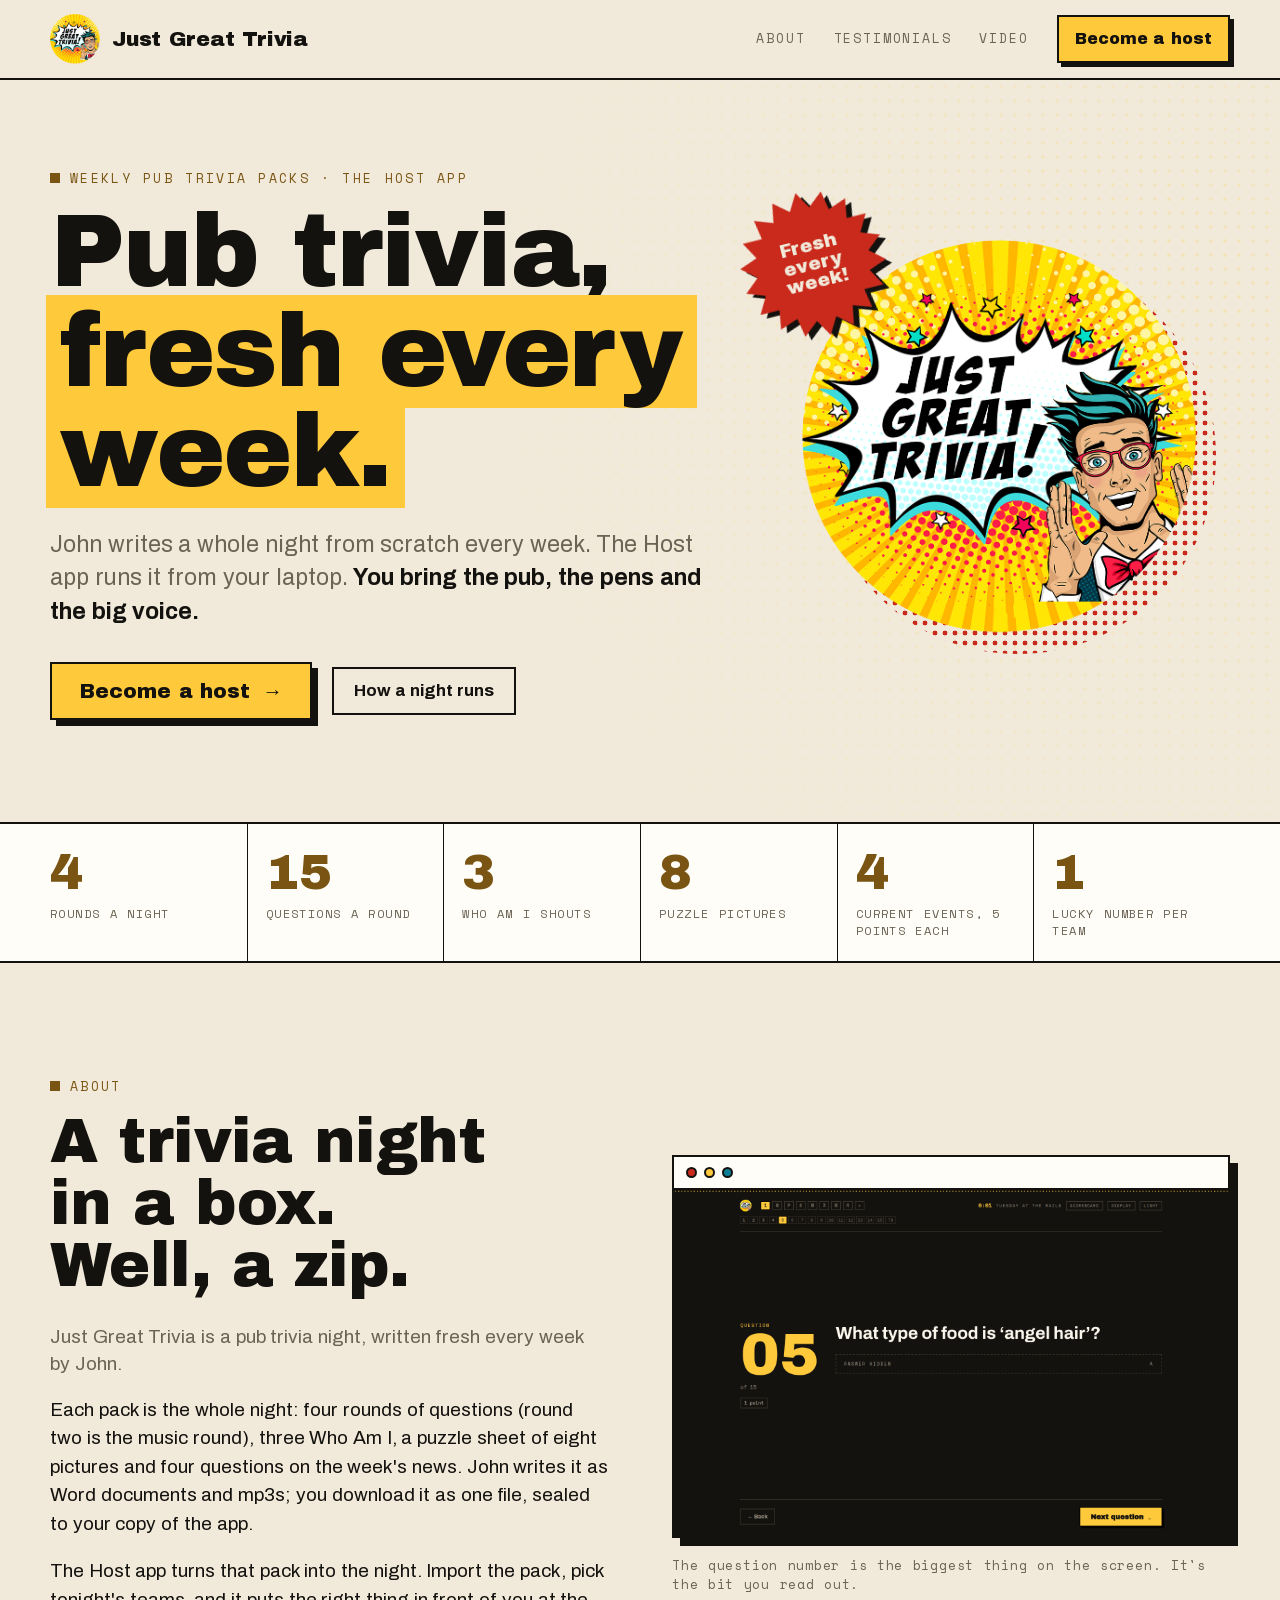
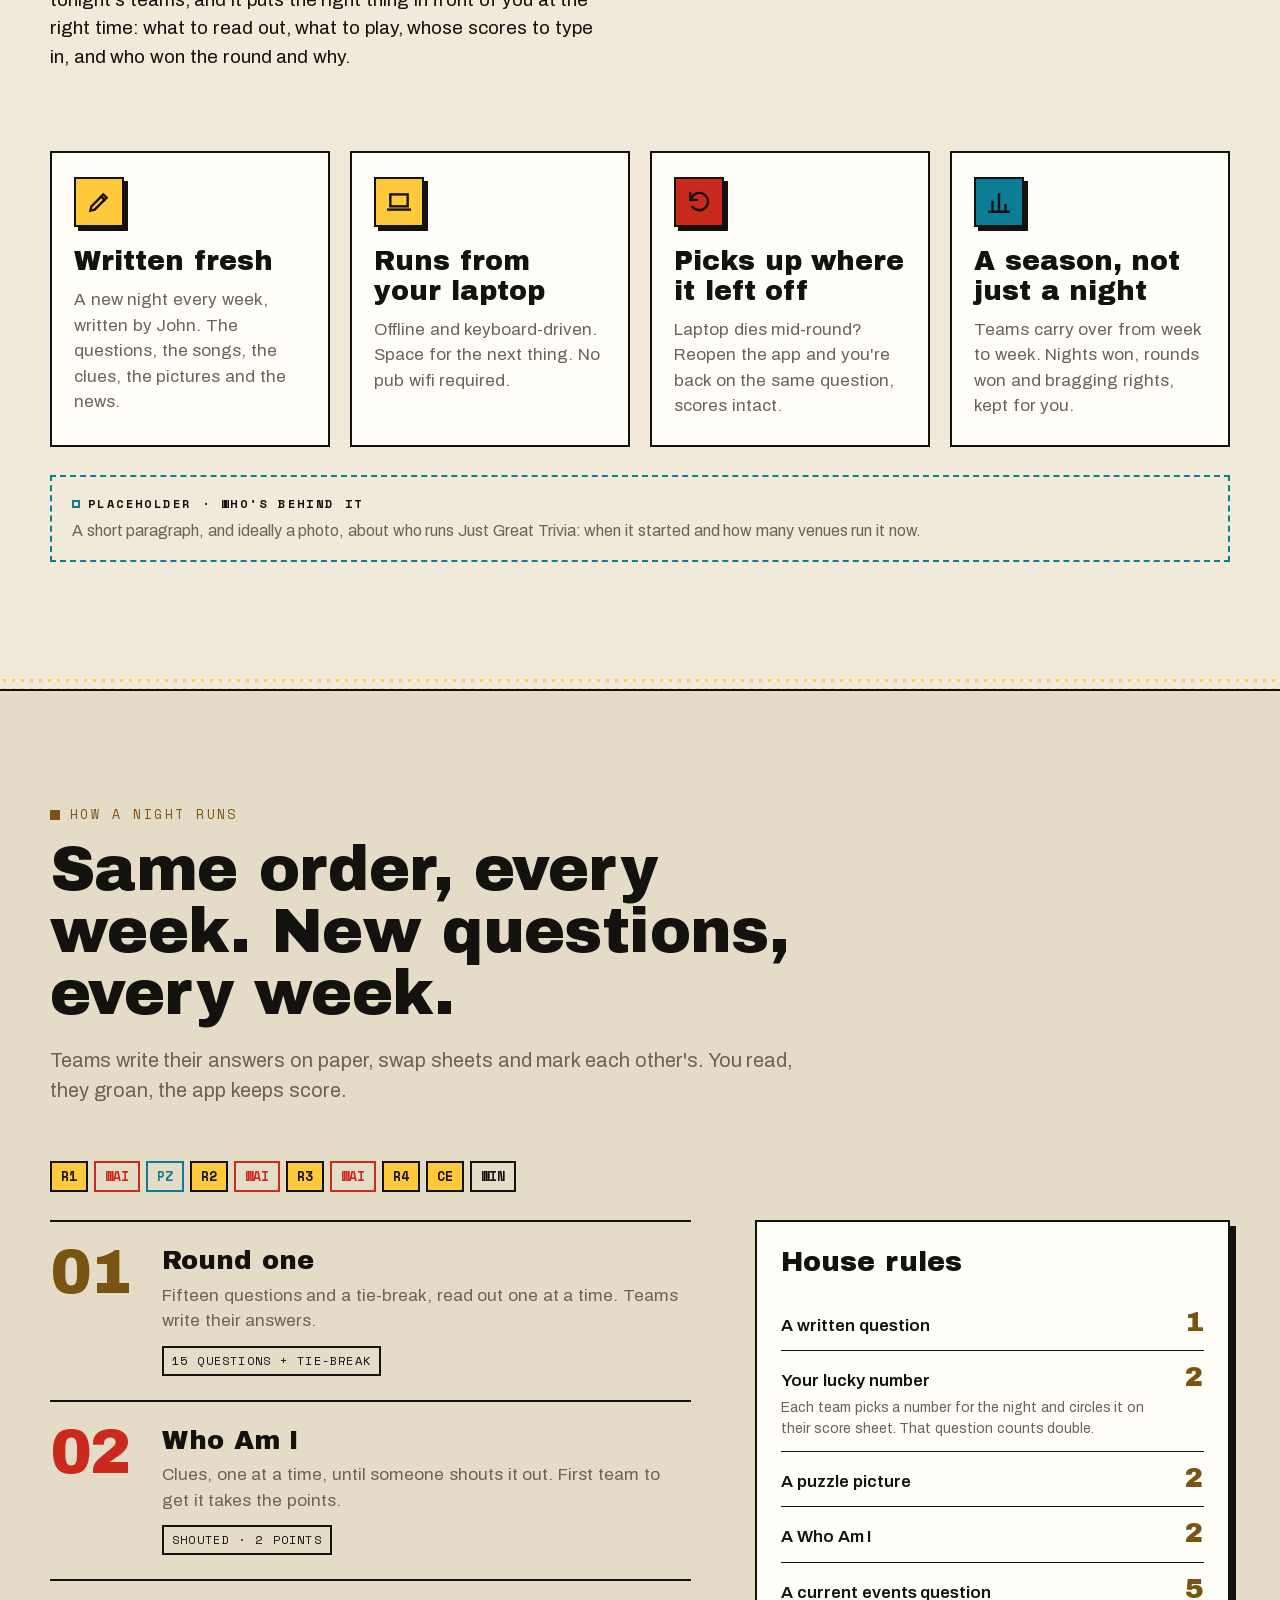
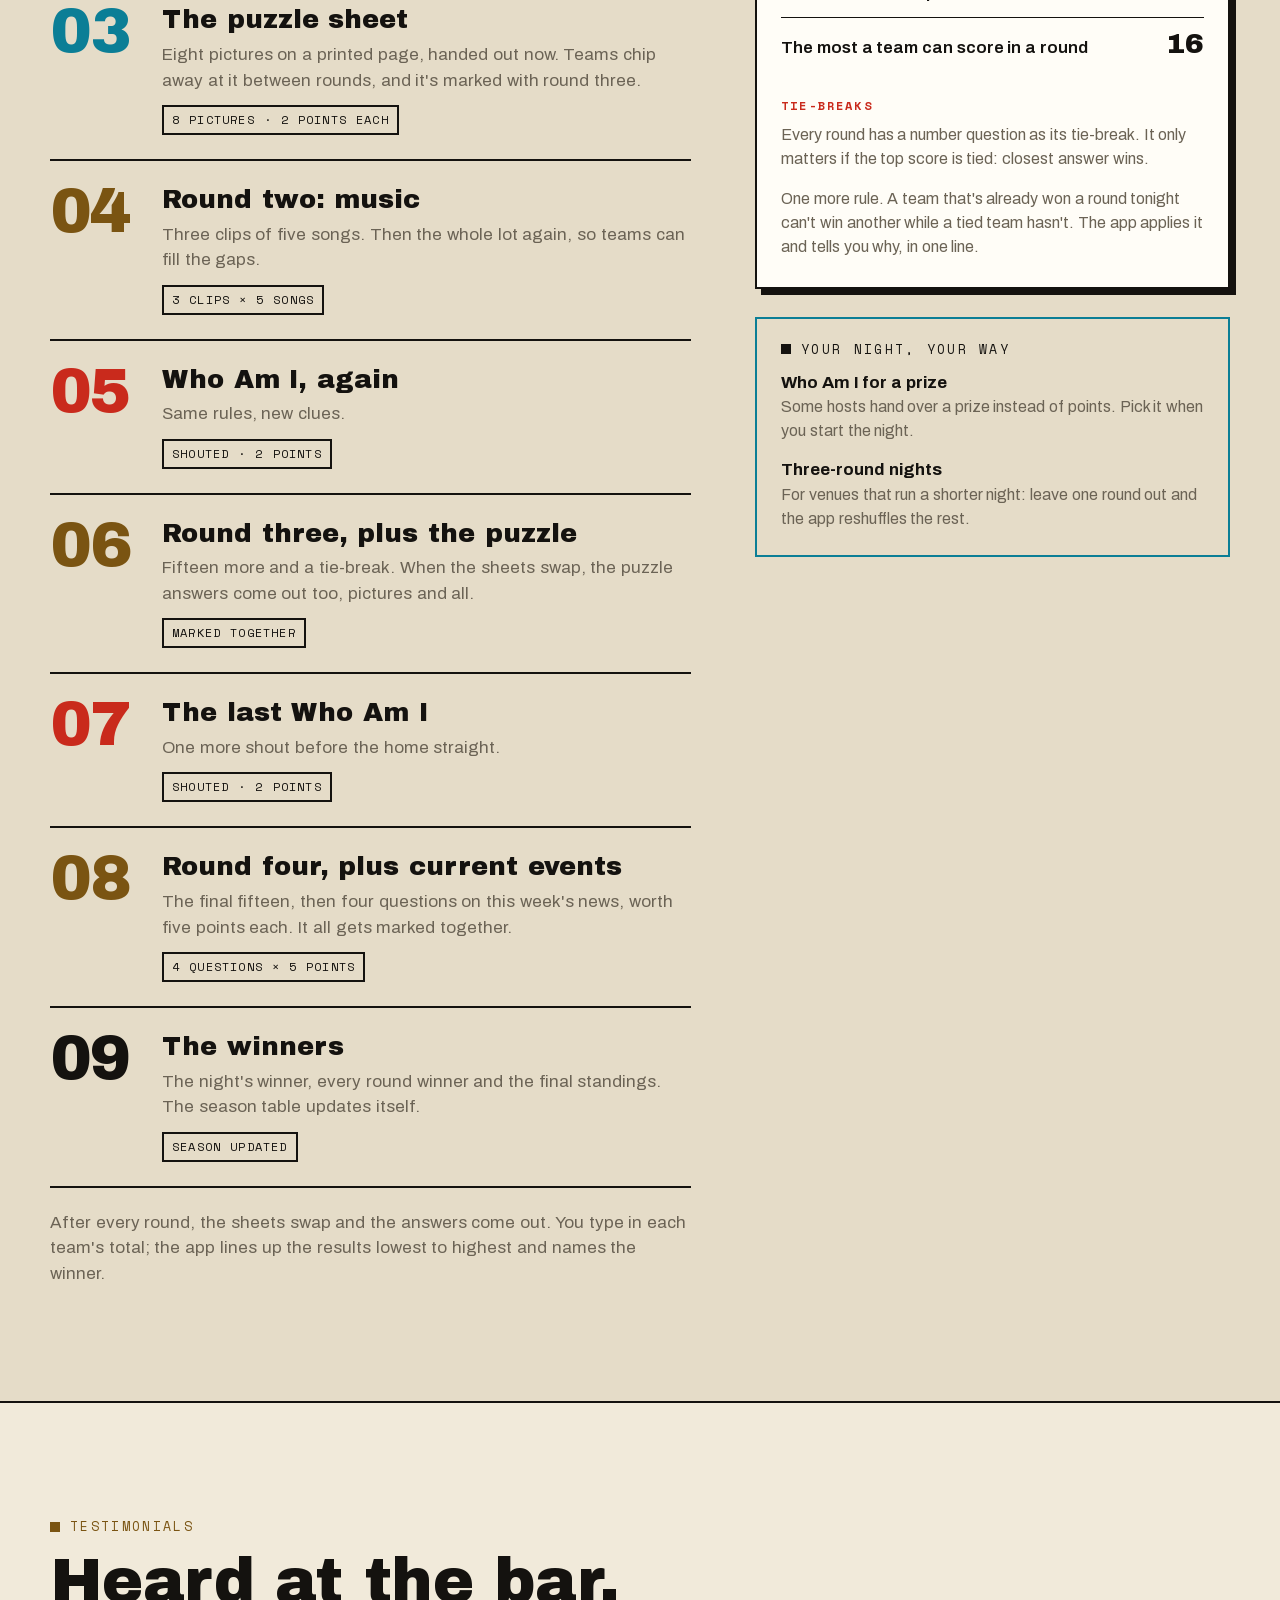
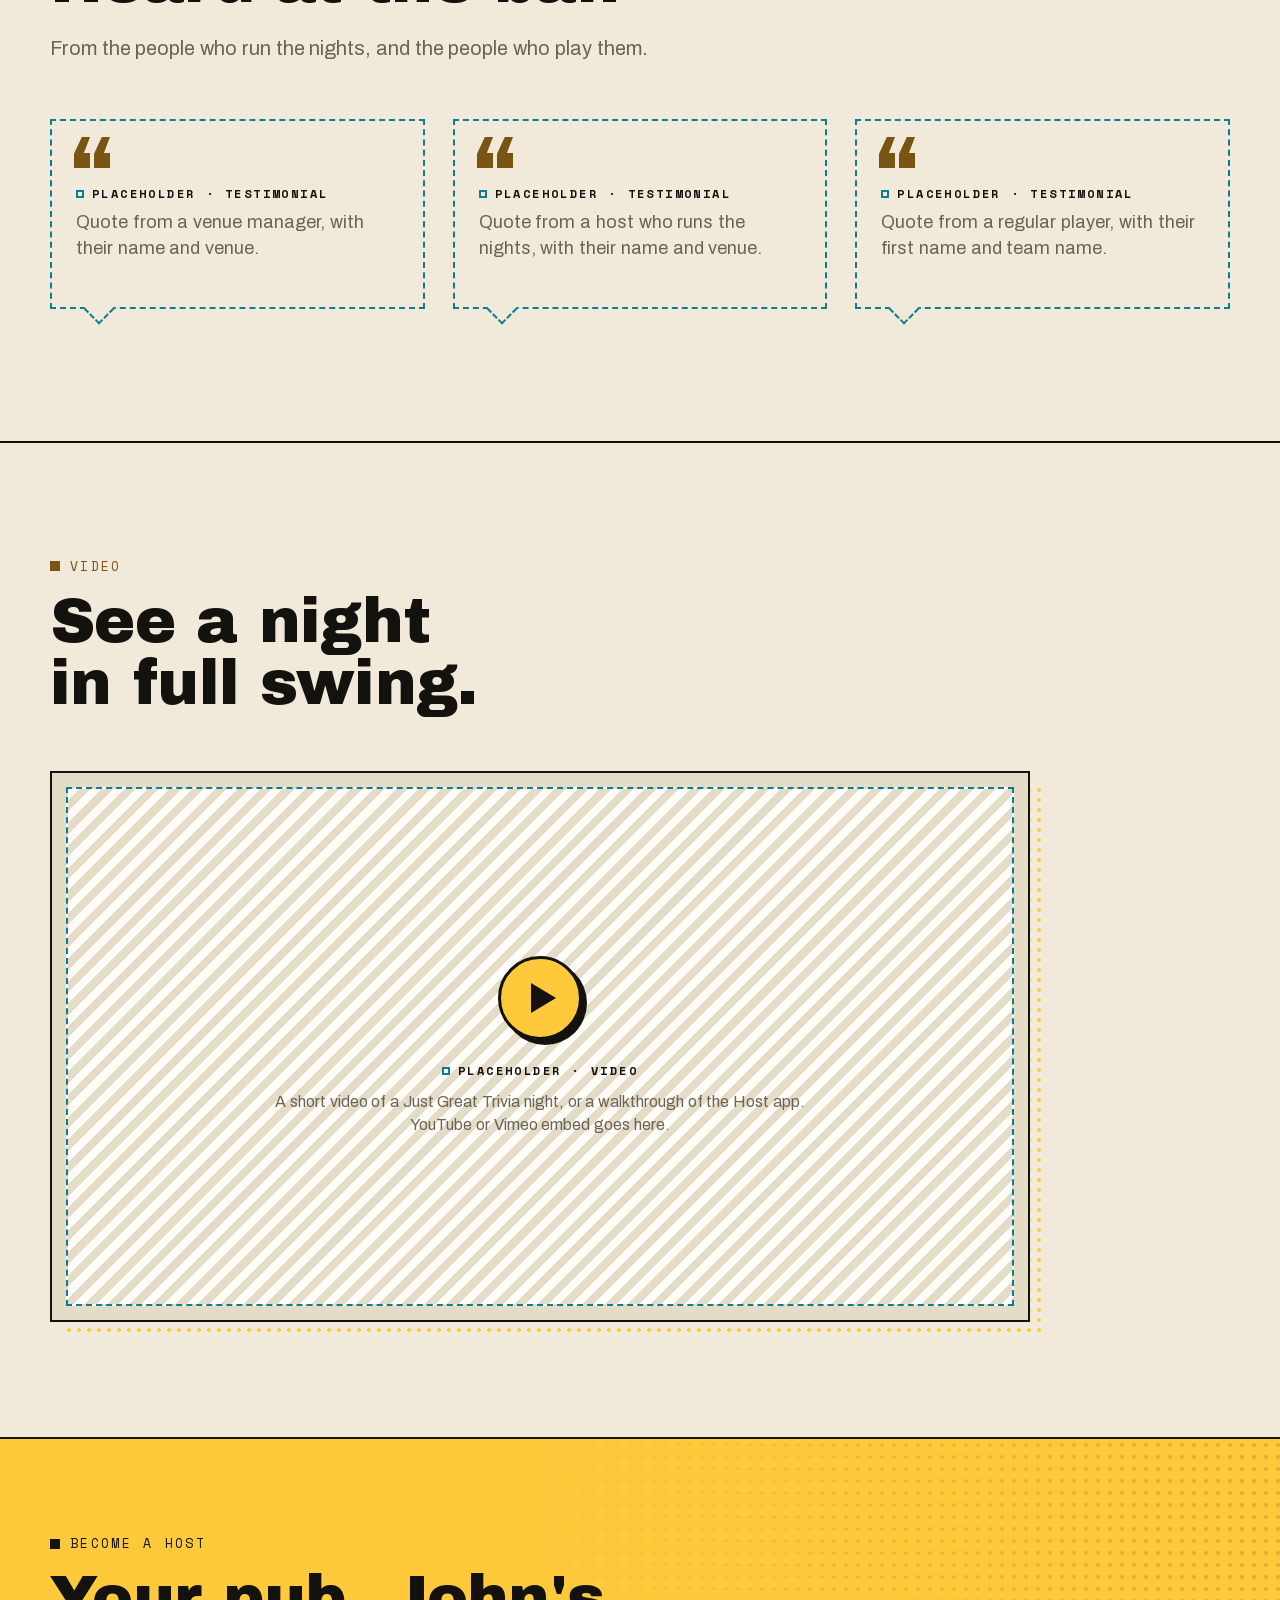
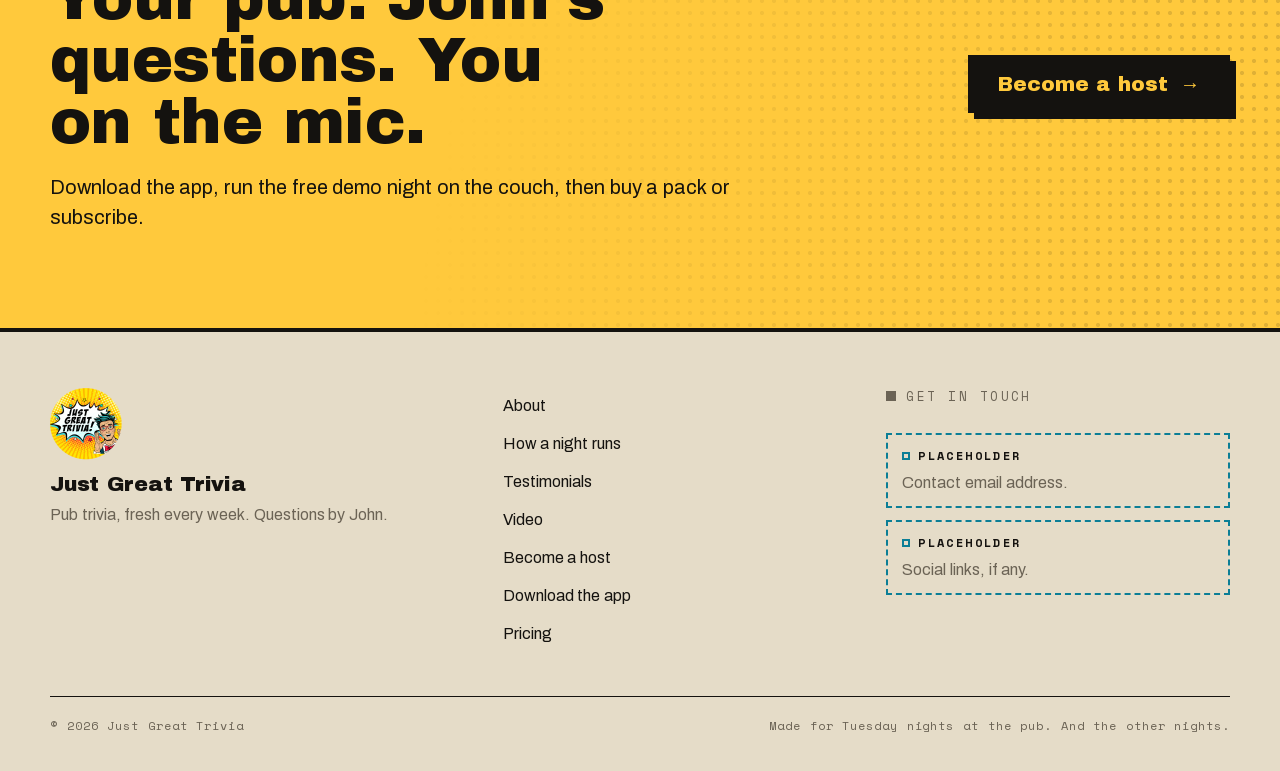
==== index.html @ de894f27 "Website preview from jgt-host 83c07eb" ====
<!doctype html>
<html lang="en-AU">
<head>
  <meta charset="utf-8">
  <meta name="viewport" content="width=device-width, initial-scale=1">
  <title>Just Great Trivia · Pub trivia, fresh every week</title>
  <meta name="description" content="A new pub trivia night every week, written by John, and the Host app that runs it from your laptop. Four rounds, a music round, Who Am I, a puzzle sheet and the week's current events.">
  <meta name="color-scheme" content="dark light">
  <meta name="theme-color" content="#14120F" media="(prefers-color-scheme: dark)">
  <meta name="theme-color" content="#F1EADA" media="(prefers-color-scheme: light)">
  <link rel="icon" href="/assets/favicon-32.png" type="image/png" sizes="32x32">
  <link rel="apple-touch-icon" href="/assets/apple-touch-icon.png">
  <link rel="preload" href="/assets/fonts/ArchivoBlack-400.woff2" as="font" type="font/woff2" crossorigin>
  <link rel="preload" href="/assets/fonts/Archivo-var.woff2" as="font" type="font/woff2" crossorigin>
  <link rel="stylesheet" href="/assets/site.css?v=1">
  <script src="/assets/site.js?v=1"></script>
  <!-- PLACEHOLDER: domain. Once the site has a domain, add <link rel="canonical" href="https://DOMAIN/"> and <meta property="og:url" content="https://DOMAIN/">, and make og:image an absolute URL. -->
  <meta property="og:type" content="website">
  <meta property="og:site_name" content="Just Great Trivia">
  <meta property="og:locale" content="en_AU">
  <meta property="og:title" content="Just Great Trivia · Pub trivia, fresh every week">
  <meta property="og:description" content="A new pub trivia night every week, written by John, and the Host app that runs it from your laptop.">
  <meta property="og:image" content="/assets/og-card.png">
  <meta property="og:image:width" content="1200">
  <meta property="og:image:height" content="630">
  <meta property="og:image:alt" content="The Just Great Trivia roundel beside the words: Pub trivia, fresh every week.">
  <meta name="twitter:card" content="summary_large_image">
</head>
<body>
  <a class="skip" href="#main">Skip to content</a>

  <header class="site-header">
    <div class="wrap header-inner">
      <a class="brand" href="/" aria-label="Just Great Trivia, home">
        <img src="/assets/jgt-logo-144.png" width="50" height="50" alt="">
        <span class="brand__word">Just Great Trivia</span>
      </a>
      <button class="nav-toggle" type="button" aria-expanded="false" aria-controls="site-nav">
        <span class="nav-toggle__bars" aria-hidden="true"><span></span><span></span><span></span></span>
        Menu
      </button>
      <nav id="site-nav" class="site-nav" aria-label="Main">
        <ul>
          <li><a href="/#about">About</a></li>
          <li><a href="/#testimonials">Testimonials</a></li>
          <li><a href="/#video">Video</a></li>
          <li><a class="nav-cta" href="/host/">Become a host</a></li>
        </ul>
      </nav>
    </div>
  </header>

  <main id="main">

    <!-- ── Hero ─────────────────────────────────────────────────────────────── -->
    <section class="hero" aria-labelledby="hero-title">
      <div class="wrap hero__grid">
        <div class="hero__copy">
          <p class="kicker kicker--accent">Weekly pub trivia packs · the Host app</p>
          <h1 class="h1" id="hero-title">Pub trivia, <span class="hl">fresh every week.</span></h1>
          <!-- PLACEHOLDER: confirm the client is happy naming John (the question writer) on the site. He is named on the home page, the host page and in the footer. -->
          <p class="lede">John writes a whole night from scratch every week. The Host app runs it from your laptop. <strong>You bring the pub, the pens and the big voice.</strong></p>
          <div class="actions">
            <a class="btn btn--primary" href="/host/">Become a host <span class="btn__arrow" aria-hidden="true">→</span></a>
            <a class="btn" href="#night">How a night runs</a>
          </div>
        </div>
        <div class="hero__art">
          <div class="roundel">
            <img src="/assets/jgt-logo.png" width="426" height="426" alt="The Just Great Trivia roundel: a pop-art quiz host in red glasses, hands up in surprise beside a comic starburst that shouts Just Great Trivia!">
          </div>
          <p class="burst" aria-hidden="true"><span>Fresh every week!</span></p>
        </div>
      </div>
    </section>

    <!-- ── The night in numbers ─────────────────────────────────────────────── -->
    <section class="tally" aria-label="A night in numbers">
      <div class="wrap">
        <ul>
          <li><b>4</b><span>Rounds a night</span></li>
          <li><b>15</b><span>Questions a round</span></li>
          <li><b>3</b><span>Who Am I shouts</span></li>
          <li><b>8</b><span>Puzzle pictures</span></li>
          <li><b>4</b><span>Current events, 5 points each</span></li>
          <li><b>1</b><span>Lucky number per team</span></li>
        </ul>
      </div>
    </section>

    <!-- ── About ────────────────────────────────────────────────────────────── -->
    <section class="section" id="about" aria-labelledby="about-title">
      <div class="wrap">
        <div class="split split--center">
          <div>
            <p class="kicker kicker--accent">About</p>
            <h2 class="h2" id="about-title">A trivia night in a box. Well, a zip.</h2>
            <div class="prose">
              <p class="lede">Just Great Trivia is a pub trivia night, written fresh every week by John.</p>
              <p>Each pack is the whole night: four rounds of questions (round two is the music round), three Who Am I, a puzzle sheet of eight pictures and four questions on the week's news. John writes it as Word documents and mp3s; you download it as one file, sealed to your copy of the app.</p>
              <p>The Host app turns that pack into the night. Import the pack, pick tonight's teams, and it puts the right thing in front of you at the right time: what to read out, what to play, whose scores to type in, and who won the round and why.</p>
            </div>
          </div>
          <figure class="shot">
            <div class="window">
              <div class="window__bar" aria-hidden="true"><span></span><span></span><span></span></div>
              <img src="/assets/screens/question.png" width="1600" height="1000" alt="The Host app's question screen: a huge question number, the question, and the answer hidden until the host reveals it.">
            </div>
            <figcaption>The question number is the biggest thing on the screen. It's the bit you read out.</figcaption>
          </figure>
        </div>

        <ul class="cards cards--4 about-cards" aria-label="What you get">
          <li class="card">
            <span class="icon" aria-hidden="true"><svg viewBox="0 0 24 24"><path d="M4 20l1-4L16 5l3 3L8 19l-4 1z"/><path d="M14 7l3 3"/></svg></span>
            <h3 class="h3">Written fresh</h3>
            <p>A new night every week, written by John. The questions, the songs, the clues, the pictures and the news.</p>
          </li>
          <li class="card">
            <span class="icon" aria-hidden="true"><svg viewBox="0 0 24 24"><rect x="4" y="5" width="16" height="11"/><path d="M2 19h20"/></svg></span>
            <h3 class="h3">Runs from your laptop</h3>
            <p>Offline and keyboard-driven. Space for the next thing. No pub wifi required.</p>
          </li>
          <li class="card">
            <span class="icon icon--alarm" aria-hidden="true"><svg viewBox="0 0 24 24"><path d="M4 4v6h6"/><path d="M4.5 10A8 8 0 1 1 6 16.5"/></svg></span>
            <h3 class="h3">Picks up where it left off</h3>
            <p>Laptop dies mid-round? Reopen the app and you're back on the same question, scores intact.</p>
          </li>
          <li class="card">
            <span class="icon icon--cool" aria-hidden="true"><svg viewBox="0 0 24 24"><path d="M3 21h18"/><path d="M6 21V12"/><path d="M12 21V5"/><path d="M18 21v-6"/></svg></span>
            <h3 class="h3">A season, not just a night</h3>
            <p>Teams carry over from week to week. Nights won, rounds won and bragging rights, kept for you.</p>
          </li>
        </ul>

        <!-- PLACEHOLDER: about the business. A short paragraph (and ideally a photo) about who runs Just Great Trivia. -->
        <!-- PLACEHOLDER: founding year. When Just Great Trivia started. -->
        <!-- PLACEHOLDER: number of venues. How many pubs and clubs run it now. -->
        <div class="ph" id="whos-behind-it">
          <p class="ph__kicker">Placeholder · who's behind it</p>
          <p class="ph__text">A short paragraph, and ideally a photo, about who runs Just Great Trivia: when it started and how many venues run it now.</p>
        </div>
      </div>
    </section>

    <div class="halftone" aria-hidden="true"></div>

    <!-- ── How a night runs ─────────────────────────────────────────────────── -->
    <section class="section section--sunk" id="night" aria-labelledby="night-title">
      <div class="wrap">
        <div class="section__head">
          <p class="kicker kicker--accent">How a night runs</p>
          <h2 class="h2" id="night-title">Same order, every week. New questions, every week.</h2>
          <p>Teams write their answers on paper, swap sheets and mark each other's. You read, they groan, the app keeps score.</p>
        </div>

        <ol class="strip" aria-hidden="true">
          <li data-tone="round">R1</li>
          <li data-tone="shout">WAI</li>
          <li data-tone="puzzle">PZ</li>
          <li data-tone="round">R2</li>
          <li data-tone="shout">WAI</li>
          <li data-tone="round">R3</li>
          <li data-tone="shout">WAI</li>
          <li data-tone="round">R4</li>
          <li data-tone="round">CE</li>
          <li data-tone="final">WIN</li>
        </ol>

        <div class="night-grid">
          <div>
            <ol class="runsheet">
              <li class="slot" data-tone="round">
                <span class="slot__n" aria-hidden="true">01</span>
                <div>
                  <h3 class="slot__title">Round one</h3>
                  <p>Fifteen questions and a tie-break, read out one at a time. Teams write their answers.</p>
                  <span class="slot__tag">15 questions + tie-break</span>
                </div>
              </li>
              <li class="slot" data-tone="shout">
                <span class="slot__n" aria-hidden="true">02</span>
                <div>
                  <h3 class="slot__title">Who Am I</h3>
                  <p>Clues, one at a time, until someone shouts it out. First team to get it takes the points.</p>
                  <span class="slot__tag">Shouted · 2 points</span>
                </div>
              </li>
              <li class="slot" data-tone="puzzle">
                <span class="slot__n" aria-hidden="true">03</span>
                <div>
                  <h3 class="slot__title">The puzzle sheet</h3>
                  <p>Eight pictures on a printed page, handed out now. Teams chip away at it between rounds, and it's marked with round three.</p>
                  <span class="slot__tag">8 pictures · 2 points each</span>
                </div>
              </li>
              <li class="slot" data-tone="round">
                <span class="slot__n" aria-hidden="true">04</span>
                <div>
                  <h3 class="slot__title">Round two: music</h3>
                  <p>Three clips of five songs. Then the whole lot again, so teams can fill the gaps.</p>
                  <span class="slot__tag">3 clips × 5 songs</span>
                </div>
              </li>
              <li class="slot" data-tone="shout">
                <span class="slot__n" aria-hidden="true">05</span>
                <div>
                  <h3 class="slot__title">Who Am I, again</h3>
                  <p>Same rules, new clues.</p>
                  <span class="slot__tag">Shouted · 2 points</span>
                </div>
              </li>
              <li class="slot" data-tone="round">
                <span class="slot__n" aria-hidden="true">06</span>
                <div>
                  <h3 class="slot__title">Round three, plus the puzzle</h3>
                  <p>Fifteen more and a tie-break. When the sheets swap, the puzzle answers come out too, pictures and all.</p>
                  <span class="slot__tag">Marked together</span>
                </div>
              </li>
              <li class="slot" data-tone="shout">
                <span class="slot__n" aria-hidden="true">07</span>
                <div>
                  <h3 class="slot__title">The last Who Am I</h3>
                  <p>One more shout before the home straight.</p>
                  <span class="slot__tag">Shouted · 2 points</span>
                </div>
              </li>
              <li class="slot" data-tone="round">
                <span class="slot__n" aria-hidden="true">08</span>
                <div>
                  <h3 class="slot__title">Round four, plus current events</h3>
                  <p>The final fifteen, then four questions on this week's news, worth five points each. It all gets marked together.</p>
                  <span class="slot__tag">4 questions × 5 points</span>
                </div>
              </li>
              <li class="slot" data-tone="final">
                <span class="slot__n" aria-hidden="true">09</span>
                <div>
                  <h3 class="slot__title">The winners</h3>
                  <p>The night's winner, every round winner and the final standings. The season table updates itself.</p>
                  <span class="slot__tag">Season updated</span>
                </div>
              </li>
            </ol>
            <p class="between">After every round, the sheets swap and the answers come out. You type in each team's total; the app lines up the results lowest to highest and names the winner.</p>
          </div>

          <div class="aside-stack">
            <aside class="rules frame frame--shadow" aria-labelledby="rules-title">
              <h3 class="h3" id="rules-title">House rules</h3>
              <table class="points">
                <caption class="visually-hidden">Points per question</caption>
                <tbody>
                  <tr><th scope="row">A written question</th><td>1</td></tr>
                  <tr><th scope="row">Your lucky number<small>Each team picks a number for the night and circles it on their score sheet. That question counts double.</small></th><td>2</td></tr>
                  <tr><th scope="row">A puzzle picture</th><td>2</td></tr>
                  <tr><th scope="row">A Who Am I</th><td>2</td></tr>
                  <tr><th scope="row">A current events question</th><td>5</td></tr>
                  <tr class="max"><th scope="row">The most a team can score in a round</th><td>16</td></tr>
                </tbody>
              </table>
              <h4>Tie-breaks</h4>
              <p>Every round has a number question as its tie-break. It only matters if the top score is tied: closest answer wins.</p>
              <p>One more rule. A team that's already won a round tonight can't win another while a tied team hasn't. The app applies it and tells you why, in one line.</p>
            </aside>

            <aside class="soon" aria-labelledby="soon-title">
              <p class="kicker" id="soon-title">Your night, your way</p>
              <ul>
                <li><strong>Who Am I for a prize</strong>Some hosts hand over a prize instead of points. Pick it when you start the night.</li>
                <li><strong>Three-round nights</strong>For venues that run a shorter night: leave one round out and the app reshuffles the rest.</li>
              </ul>
            </aside>
          </div>
        </div>
      </div>
    </section>

    <!-- ── Testimonials ─────────────────────────────────────────────────────── -->
    <section class="section" id="testimonials" aria-labelledby="testimonials-title">
      <div class="wrap">
        <div class="section__head">
          <p class="kicker kicker--accent">Testimonials</p>
          <h2 class="h2" id="testimonials-title">Heard at the bar.</h2>
          <p>From the people who run the nights, and the people who play them.</p>
        </div>
        <ul class="quotes">
          <li>
            <!-- PLACEHOLDER: testimonial 1. A quote from a venue manager, with their name and venue. -->
            <div class="quote ph">
              <p class="ph__kicker">Placeholder · testimonial</p>
              <p class="ph__text">Quote from a venue manager, with their name and venue.</p>
            </div>
          </li>
          <li>
            <!-- PLACEHOLDER: testimonial 2. A quote from a host who runs Just Great Trivia nights, with their name and venue. -->
            <div class="quote ph">
              <p class="ph__kicker">Placeholder · testimonial</p>
              <p class="ph__text">Quote from a host who runs the nights, with their name and venue.</p>
            </div>
          </li>
          <li>
            <!-- PLACEHOLDER: testimonial 3. A quote from a regular player, with their first name and team name. -->
            <div class="quote ph">
              <p class="ph__kicker">Placeholder · testimonial</p>
              <p class="ph__text">Quote from a regular player, with their first name and team name.</p>
            </div>
          </li>
        </ul>
      </div>
    </section>

    <!-- ── Video ────────────────────────────────────────────────────────────── -->
    <section class="section section--rule" id="video" aria-labelledby="video-title">
      <div class="wrap">
        <div class="section__head">
          <p class="kicker kicker--accent">Video</p>
          <h2 class="h2" id="video-title">See a night in full swing.</h2>
        </div>
        <div class="video">
          <div class="video__frame">
            <!-- PLACEHOLDER: video. A short film of a Just Great Trivia night, or a walkthrough of the Host app.
                 Replace the <div class="ph"> below with the embed, for example:
                 <iframe src="https://www.youtube-nocookie.com/embed/VIDEO_ID" title="A Just Great Trivia night" loading="lazy" allow="autoplay; encrypted-media; picture-in-picture; fullscreen" allowfullscreen></iframe>
                 or <iframe src="https://player.vimeo.com/video/VIDEO_ID" ...>. The security headers in _headers already allow both. -->
            <div class="ph">
              <span class="play" aria-hidden="true"></span>
              <p class="ph__kicker">Placeholder · video</p>
              <p class="ph__text">A short video of a Just Great Trivia night, or a walkthrough of the Host app. YouTube or Vimeo embed goes here.</p>
            </div>
          </div>
        </div>
      </div>
    </section>

    <!-- ── Become a host ────────────────────────────────────────────────────── -->
    <section class="cta" aria-labelledby="cta-title">
      <div class="wrap cta__inner">
        <div>
          <p class="kicker">Become a host</p>
          <h2 class="h2" id="cta-title">Your pub. John's questions. You on the mic.</h2>
          <p>Download the app, run the free demo night on the couch, then buy a pack or subscribe.</p>
        </div>
        <a class="btn btn--ink" href="/host/">Become a host <span class="btn__arrow" aria-hidden="true">→</span></a>
      </div>
    </section>

  </main>

  <footer class="site-footer">
    <div class="wrap footer-grid">
      <div class="footer-brand">
        <img src="/assets/jgt-logo-144.png" width="72" height="72" alt="">
        <p class="brand__word">Just Great Trivia</p>
        <p>Pub trivia, fresh every week. Questions by John.</p>
      </div>
      <nav aria-label="Footer">
        <ul>
          <li><a href="/#about">About</a></li>
          <li><a href="/#night">How a night runs</a></li>
          <li><a href="/#testimonials">Testimonials</a></li>
          <li><a href="/#video">Video</a></li>
          <li><a href="/host/">Become a host</a></li>
          <li><a href="/host/#download">Download the app</a></li>
          <li><a href="/host/#pricing">Pricing</a></li>
        </ul>
      </nav>
      <div class="footer-contact">
        <p class="kicker">Get in touch</p>
        <!-- PLACEHOLDER: contact email address. -->
        <div class="ph">
          <p class="ph__kicker">Placeholder</p>
          <p class="ph__text">Contact email address.</p>
        </div>
        <!-- PLACEHOLDER: social links (which networks, and the account URLs). -->
        <div class="ph">
          <p class="ph__kicker">Placeholder</p>
          <p class="ph__text">Social links, if any.</p>
        </div>
      </div>
    </div>
    <div class="wrap">
      <div class="footer-base">
        <p>© 2026 Just Great Trivia</p>
        <p>Made for Tuesday nights at the pub. And the other nights.</p>
      </div>
    </div>
  </footer>
</body>
</html>
---- assets/site.css ----
/* Just Great Trivia: site styles.
   Tokens mirror the Host app (src/renderer/styles/app.css) so the site and the app look like one thing.
   Dark by default; light follows the visitor's system setting. */

/* ── Fonts (self-hosted, no third-party requests) ───────────────────────────── */
@font-face { font-family: 'Archivo'; font-style: normal; font-weight: 400 700; font-display: swap; src: url('/assets/fonts/Archivo-var.woff2') format('woff2'); }
@font-face { font-family: 'Archivo Black'; font-style: normal; font-weight: 400; font-display: swap; src: url('/assets/fonts/ArchivoBlack-400.woff2') format('woff2'); }
@font-face { font-family: 'Space Mono'; font-style: normal; font-weight: 400; font-display: swap; src: url('/assets/fonts/SpaceMono-400.woff2') format('woff2'); }
@font-face { font-family: 'Space Mono'; font-style: normal; font-weight: 700; font-display: swap; src: url('/assets/fonts/SpaceMono-700.woff2') format('woff2'); }

/* ── Tokens ─────────────────────────────────────────────────────────────────── */
:root {
  --canvas: #14120F; --surface: #1E1B17; --sunk: #0E0C0A;
  --ink: #FAF6EC; --muted: #9A9284; --rule: #3A342C; --faint: #6E6658; --edge: #000000;
  --accent: #FFC93C; --accent-text: #FFC93C; --accent-ink: #14120F; --alarm: #FF5247; --cool: #4FD0E6;
  --fifty: #7BE0A4; --choice: #C9A6FF;
  --display: 'Archivo Black', 'Archivo', Impact, sans-serif;
  --body: 'Archivo', 'Helvetica Neue', Helvetica, Arial, sans-serif;
  --mono: 'Space Mono', 'SFMono-Regular', Menlo, monospace;

  /* Site-only aliases, still built from the app's tokens */
  --focus: var(--accent);
  --ph: var(--cool);              /* placeholder blocks */
  --ph-text: var(--cool);
  --burst-text: var(--canvas);

  --gutter: 40px;
  --wrap: 1180px;
  color-scheme: dark;
}
@media (prefers-color-scheme: light) {
  :root {
    --canvas: #F1EADA; --surface: #FFFDF7; --sunk: #E5DCC8;
    --ink: #14120F; --muted: #6B6355; --rule: #14120F; --faint: #8C8372; --edge: #14120F;
    --accent: #FFC93C; --accent-text: #7A5412; --accent-ink: #14120F; --alarm: #C92A1C; --cool: #0B7E96;
    --fifty: #1E7F4A; --choice: #6A3DB8;
    --focus: var(--accent-text);
    --ph-text: var(--ink);
    color-scheme: light;
  }
}
@media (max-width: 720px) { :root { --gutter: 16px; } }

/* ── Base ───────────────────────────────────────────────────────────────────── */
*, *::before, *::after { box-sizing: border-box; }
html { -webkit-text-size-adjust: 100%; text-size-adjust: 100%; scroll-behavior: smooth; }
body { margin: 0; background: var(--canvas); color: var(--ink); font-family: var(--body); font-size: 18px; line-height: 1.5; word-spacing: .04em; -webkit-font-smoothing: antialiased; }
body { min-height: 100vh; display: flex; flex-direction: column; }
main { flex: 1 0 auto; }
img, svg { display: block; max-width: 100%; height: auto; }
a { color: var(--accent-text); text-decoration-thickness: 2px; text-underline-offset: 3px; }
a:hover { color: var(--ink); }
:focus-visible { outline: 3px solid var(--focus); outline-offset: 3px; }
p { margin: 0 0 1em; }
p:last-child { margin-bottom: 0; }
h1, h2, h3, h4 { margin: 0; font-weight: 400; text-wrap: balance; }
ul, ol { margin: 0; padding: 0; }
[id] { scroll-margin-top: 20px; }
kbd { font-family: var(--mono); }
.visually-hidden { position: absolute !important; width: 1px; height: 1px; padding: 0; margin: -1px; overflow: hidden; clip: rect(0 0 0 0); white-space: nowrap; border: 0; }

@keyframes pop { from { opacity: 0; transform: scale(.6) rotate(-40deg); } }
@keyframes rise { from { opacity: 0; transform: translateY(10px); } }
@media (prefers-reduced-motion: reduce) {
  html { scroll-behavior: auto; }
  *, *::before, *::after { animation: none !important; transition: none !important; }
}

.wrap { max-width: calc(var(--wrap) + var(--gutter) * 2); margin-inline: auto; padding-inline: var(--gutter); }

.skip { position: absolute; left: var(--gutter); top: -200px; z-index: 50; background: var(--accent); color: var(--accent-ink); font-weight: 700; padding: 12px 16px; border: 2px solid var(--edge); text-decoration: none; }
.skip:focus { top: 12px; }

/* ── Type ───────────────────────────────────────────────────────────────────── */
.kicker { display: flex; align-items: center; gap: 10px; margin: 0 0 16px; font-family: var(--mono); font-size: 13px; line-height: 1.3; letter-spacing: .18em; text-transform: uppercase; color: var(--muted); }
.kicker::before { content: ''; width: 10px; height: 10px; flex: none; background: currentColor; }
.kicker--accent { color: var(--accent-text); }
.kicker--alarm { color: var(--alarm); }
.kicker--plain::before { display: none; }

.h1 { font-family: var(--display); font-size: clamp(46px, 8.6vw, 104px); line-height: .96; letter-spacing: -.015em; }
.h2 { font-family: var(--display); font-size: clamp(36px, 5.6vw, 62px); line-height: 1; letter-spacing: -.01em; }
.h3 { font-family: var(--display); font-size: clamp(22px, 2.3vw, 27px); line-height: 1.1; }
.lede { font-size: clamp(19px, 2vw, 23px); line-height: 1.45; color: var(--muted); max-width: 36em; }
.lede strong { color: var(--ink); font-weight: 700; }
.h1 + .lede { margin-top: 26px; }
.muted { color: var(--muted); }
.mono { font-family: var(--mono); }
.hl { background: var(--accent); color: var(--accent-ink); padding: 0 .14em; margin: 0 -.04em; -webkit-box-decoration-break: clone; box-decoration-break: clone; }

/* ── Buttons ────────────────────────────────────────────────────────────────── */
.actions { display: flex; flex-wrap: wrap; align-items: center; gap: 16px 20px; margin-top: 34px; }
.btn { display: inline-flex; align-items: center; justify-content: center; gap: 12px; min-height: 48px; padding: 13px 20px; border: 2px solid var(--rule); background: transparent; color: var(--ink); font-family: var(--body); font-weight: 700; font-size: 17px; line-height: 1.1; text-decoration: none; text-align: center; transition: transform .08s ease, box-shadow .08s ease, border-color .1s ease; }
.btn:hover { color: var(--ink); border-color: var(--accent); }
.btn--primary { font-family: var(--display); font-weight: 400; font-size: 20px; padding: 16px 28px; background: var(--accent); color: var(--accent-ink); border-color: var(--edge); box-shadow: 6px 6px 0 var(--edge); }
.btn--primary:hover { color: var(--accent-ink); border-color: var(--edge); transform: translate(3px, 3px); box-shadow: 3px 3px 0 var(--edge); }
.btn--ink { font-family: var(--display); font-weight: 400; font-size: 20px; padding: 16px 28px; background: var(--accent-ink); color: var(--accent); border-color: var(--accent-ink); box-shadow: 6px 6px 0 var(--edge); }
.btn--ink:hover { color: var(--accent); border-color: var(--accent-ink); transform: translate(3px, 3px); box-shadow: 3px 3px 0 var(--edge); }
.btn__arrow { font-family: var(--body); font-weight: 700; }
.btn--block { width: 100%; }

/* A button whose link is still to come: the real URL arrives with a follow-up */
.pending { display: grid; justify-items: start; gap: 10px; }
.pending--block { justify-items: stretch; }
.pending__note { font-family: var(--mono); font-size: 12px; line-height: 1.4; letter-spacing: .06em; color: var(--ph-text); border-left: 3px dashed var(--ph); padding-left: 10px; }

/* ── Frames, dots, placeholders ─────────────────────────────────────────────── */
.frame { border: 2px solid var(--rule); background: var(--surface); }
.frame--shadow { box-shadow: 6px 6px 0 var(--edge); }
.frame--accent { border-color: var(--accent); }
.halftone { height: 12px; background-image: radial-gradient(var(--accent) 1.6px, transparent 1.7px); background-size: 9px 9px; background-position: 0 -1px; opacity: .85; }

.ph { border: 2px dashed var(--ph); padding: 18px 20px; background: transparent; }
.ph .ph__kicker { display: flex; align-items: center; gap: 8px; margin: 0 0 6px; font-family: var(--mono); font-weight: 700; font-size: 12px; letter-spacing: .2em; text-transform: uppercase; color: var(--ph-text); }
.ph .ph__kicker::before { content: ''; width: 8px; height: 8px; flex: none; border: 2px solid var(--ph); }
.ph .ph__text { margin: 0; font-size: 16px; line-height: 1.45; color: var(--muted); }
.ph .ph__file { margin: 10px 0 0; font-family: var(--mono); font-size: 13px; color: var(--ink); overflow-wrap: anywhere; }
.ph--inline { display: inline-block; padding: 2px 10px; border-width: 2px; font-family: var(--mono); font-size: 14px; color: var(--ph-text); }

/* ── Header ─────────────────────────────────────────────────────────────────── */
.site-header { position: relative; z-index: 20; background: var(--canvas); border-bottom: 2px solid var(--rule); }
.header-inner { display: flex; flex-wrap: wrap; align-items: center; justify-content: space-between; gap: 12px 24px; min-height: 78px; padding-block: 12px; }
.brand { display: inline-flex; align-items: center; gap: 12px; color: var(--ink); text-decoration: none; }
.brand:hover { color: var(--ink); }
.brand img { width: 50px; height: 50px; }
.brand__word { font-family: var(--display); font-size: 21px; line-height: 1; letter-spacing: -.01em; }
.site-nav ul { list-style: none; display: flex; flex-wrap: wrap; align-items: center; gap: 4px; }
.site-nav a { display: inline-flex; align-items: center; min-height: 44px; padding: 8px 12px; font-family: var(--mono); font-size: 13px; letter-spacing: .14em; text-transform: uppercase; color: var(--muted); text-decoration: none; }
.site-nav a:hover { color: var(--ink); }
.site-nav a.nav-cta { margin-left: 12px; padding: 10px 16px; min-height: 0; font-family: var(--display); font-size: 16px; letter-spacing: 0; text-transform: none; background: var(--accent); color: var(--accent-ink); border: 2px solid var(--edge); box-shadow: 4px 4px 0 var(--edge); transition: transform .08s ease, box-shadow .08s ease; }
.site-nav a.nav-cta:hover { transform: translate(2px, 2px); box-shadow: 2px 2px 0 var(--edge); }
.site-nav a[aria-current="page"]:not(.nav-cta) { color: var(--accent-text); }
.nav-toggle { display: none; align-items: center; gap: 10px; min-height: 44px; padding: 8px 12px; background: transparent; color: var(--ink); border: 2px solid var(--rule); font-family: var(--mono); font-size: 13px; letter-spacing: .14em; text-transform: uppercase; cursor: pointer; }
.nav-toggle__bars { display: grid; gap: 4px; width: 18px; }
.nav-toggle__bars span { display: block; height: 2px; background: currentColor; }
.site-header[data-open="true"] .nav-toggle { border-color: var(--accent); }

@media (max-width: 880px) {
  .brand img { width: 42px; height: 42px; }
  .brand__word { font-size: 18px; }
  .js .header-inner { flex-wrap: nowrap; gap: 12px; }
  .js .nav-toggle { display: inline-flex; flex: none; }
  .js .site-nav { display: none; position: absolute; top: 100%; left: 0; right: 0; padding: 8px var(--gutter) 22px; background: var(--surface); border-bottom: 2px solid var(--rule); box-shadow: 0 6px 0 var(--edge); }
  .js .site-header[data-open="true"] .site-nav { display: block; }
  .js .site-nav ul { flex-direction: column; align-items: stretch; gap: 0; }
  .js .site-nav li { border-bottom: 1px solid var(--rule); }
  .js .site-nav li:last-child { border-bottom: 0; padding-top: 16px; }
  .js .site-nav a { width: 100%; padding: 14px 0; font-size: 14px; }
  .js .site-nav a.nav-cta { margin-left: 0; justify-content: center; padding: 14px 16px; font-size: 18px; }
  /* No JS: the menu simply wraps under the brand */
  html:not(.js) .site-nav { width: 100%; }
  html:not(.js) .site-nav a { padding-inline: 8px; font-size: 12px; }
}

/* ── Sections ───────────────────────────────────────────────────────────────── */
.section { padding-block: clamp(64px, 9vw, 116px); }
.section--rule { border-top: 2px solid var(--rule); }
.section--sunk { background: var(--sunk); border-block: 2px solid var(--rule); }
.section__head { max-width: 780px; margin-bottom: clamp(32px, 5vw, 56px); }
.section__head .h2 + p { margin-top: 20px; }
.section__head p:not(.kicker) { font-size: 20px; color: var(--muted); }
.split { display: grid; grid-template-columns: minmax(0, 1fr) minmax(0, 1fr); gap: clamp(32px, 5vw, 64px); align-items: start; }
.split--center { align-items: center; }
.split--wide-left { grid-template-columns: minmax(0, 1.25fr) minmax(0, 1fr); }
.h2 + .prose { margin-top: 26px; }
.prose p { font-size: 19px; }
.prose .lede { margin-bottom: 18px; }
.prose + .ph { margin-top: 28px; }
.about-cards { margin: clamp(48px, 7vw, 80px) 0 28px; }

/* ── Hero ───────────────────────────────────────────────────────────────────── */
.hero { position: relative; overflow: clip; padding-block: clamp(44px, 7vw, 92px) clamp(56px, 8vw, 104px); }
.hero::before { content: ''; position: absolute; inset: 0; pointer-events: none; background-image: radial-gradient(var(--accent) 1.8px, transparent 2px); background-size: 14px 14px; opacity: .22; -webkit-mask-image: radial-gradient(circle at 88% 36%, #000 0, transparent 52%); mask-image: radial-gradient(circle at 88% 36%, #000 0, transparent 52%); }
.hero__grid { position: relative; display: grid; grid-template-columns: minmax(0, 1.2fr) minmax(0, .8fr); gap: clamp(32px, 5vw, 72px); align-items: center; }
.hero__art { position: relative; justify-self: center; width: min(100%, 430px); padding: 10px 24px 24px 10px; }

.roundel { position: relative; }
.roundel::before { content: ''; position: absolute; inset: 0; border-radius: 50%; transform: translate(18px, 18px); background-image: radial-gradient(var(--alarm) 2.4px, transparent 2.6px); background-size: 10px 10px; }
.roundel img { position: relative; width: 100%; border-radius: 50%; animation: rise .4s ease-out both; }

.burst { position: absolute; top: -9%; left: -12%; width: clamp(112px, 34%, 150px); margin: 0; filter: drop-shadow(5px 5px 0 var(--edge)); transform: rotate(-14deg); animation: pop .45s .15s cubic-bezier(.2, 1.6, .5, 1) both; }
.burst span { display: grid; place-items: center; aspect-ratio: 1; padding: 18%; background: var(--alarm); color: var(--burst-text); font-family: var(--display); font-size: clamp(15px, 1.6vw, 19px); line-height: .98; text-align: center; clip-path: polygon(50.0% 0.0%, 56.8% 11.6%, 67.1% 3.0%, 69.5% 16.2%, 82.1% 11.7%, 79.9% 24.9%, 93.3% 25.0%, 86.6% 36.7%, 99.2% 41.3%, 89.0% 50.0%, 99.2% 58.7%, 86.6% 63.3%, 93.3% 75.0%, 79.9% 75.1%, 82.1% 88.3%, 69.5% 83.8%, 67.1% 97.0%, 56.8% 88.4%, 50.0% 100.0%, 43.2% 88.4%, 32.9% 97.0%, 30.5% 83.8%, 17.9% 88.3%, 20.1% 75.1%, 6.7% 75.0%, 13.4% 63.3%, 0.8% 58.7%, 11.0% 50.0%, 0.8% 41.3%, 13.4% 36.7%, 6.7% 25.0%, 20.1% 24.9%, 17.9% 11.7%, 30.5% 16.2%, 32.9% 3.0%, 43.2% 11.6%); }

/* ── The night in numbers ───────────────────────────────────────────────────── */
.tally { background: var(--surface); border-block: 2px solid var(--rule); }
.tally ul { list-style: none; display: grid; grid-template-columns: repeat(6, minmax(0, 1fr)); }
.tally li { padding: 24px 18px 22px; border-left: 1px solid var(--rule); }
.tally li:first-child { border-left: 0; padding-left: 0; }
.tally b { display: block; font-family: var(--display); font-weight: 400; font-size: clamp(36px, 4vw, 50px); line-height: 1; color: var(--accent-text); font-variant-numeric: tabular-nums; }
.tally span { display: block; margin-top: 8px; font-family: var(--mono); font-size: 12px; line-height: 1.35; letter-spacing: .12em; text-transform: uppercase; color: var(--muted); }

/* ── Cards and icons ────────────────────────────────────────────────────────── */
.cards { list-style: none; display: grid; grid-template-columns: repeat(auto-fit, minmax(250px, 1fr)); gap: 20px; }
.cards--4 { grid-template-columns: repeat(4, minmax(0, 1fr)); }
.card { position: relative; border: 2px solid var(--rule); background: var(--surface); padding: 24px 22px 26px; }
.card .h3 { margin: 20px 0 10px; }
.card p { font-size: 17px; color: var(--muted); }
.icon { display: grid; place-items: center; width: 50px; height: 50px; background: var(--accent); color: var(--accent-ink); border: 2px solid var(--edge); box-shadow: 4px 4px 0 var(--edge); }
.icon svg { width: 26px; height: 26px; fill: none; stroke: currentColor; stroke-width: 2.2; stroke-linecap: square; stroke-linejoin: miter; }
.icon--alarm { background: var(--alarm); }
.icon--cool { background: var(--cool); }

.keys { display: flex; flex-wrap: wrap; gap: 10px 14px; margin-top: 16px; }
.key { display: inline-flex; align-items: center; gap: 8px; font-size: 15px; color: var(--muted); }
kbd.glyph { font-family: var(--body); font-size: 17px; }
kbd { display: inline-grid; place-items: center; min-width: 34px; height: 32px; padding: 0 8px; font-weight: 700; font-size: 14px; color: var(--ink); background: var(--canvas); border: 2px solid var(--rule); box-shadow: 3px 3px 0 var(--edge); }

/* ── App window (screenshot slot) ───────────────────────────────────────────── */
.window { border: 2px solid var(--rule); background: var(--sunk); box-shadow: 8px 8px 0 var(--edge); }
.window__bar { display: flex; gap: 7px; padding: 10px 12px; border-bottom: 2px solid var(--rule); background: var(--surface); }
.window__bar span { width: 11px; height: 11px; border-radius: 50%; border: 2px solid var(--edge); }
.window__bar span:nth-child(1) { background: var(--alarm); }
.window__bar span:nth-child(2) { background: var(--accent); }
.window__bar span:nth-child(3) { background: var(--cool); }
.window img { width: 100%; aspect-ratio: 16 / 10; object-fit: cover; }
.window .ph { aspect-ratio: 16 / 10; margin: 14px; display: flex; flex-direction: column; justify-content: flex-end; background-image: repeating-linear-gradient(135deg, var(--surface) 0 8px, transparent 8px 16px); }
.shot figcaption { margin-top: 18px; font-family: var(--mono); font-size: 13px; letter-spacing: .06em; color: var(--muted); }
.shots { display: grid; grid-template-columns: minmax(0, 1fr) minmax(0, 1fr); gap: 32px; margin-top: clamp(40px, 6vw, 64px); }
figure { margin: 0; }

/* ── How a night runs ───────────────────────────────────────────────────────── */
.strip { list-style: none; display: flex; flex-wrap: wrap; gap: 6px; margin-bottom: 28px; }
.strip li { font-family: var(--mono); font-weight: 700; font-size: 13px; line-height: 1; padding: 7px 9px; border: 2px solid var(--rule); color: var(--muted); }
.strip li[data-tone="round"] { background: var(--accent); color: var(--accent-ink); border-color: var(--edge); }
.strip li[data-tone="shout"] { color: var(--alarm); border-color: var(--alarm); }
.strip li[data-tone="puzzle"] { color: var(--cool); border-color: var(--cool); }
.strip li[data-tone="final"] { color: var(--ink); border-color: var(--ink); }

.night-grid { display: grid; grid-template-columns: minmax(0, 1.35fr) minmax(0, 1fr); gap: clamp(32px, 5vw, 64px); align-items: start; }
.runsheet { list-style: none; border-bottom: 2px solid var(--rule); }
.slot { display: grid; grid-template-columns: 92px minmax(0, 1fr); gap: 20px; padding: 24px 0; border-top: 2px solid var(--rule); }
.slot__n { font-family: var(--display); font-size: 62px; line-height: .86; letter-spacing: -.02em; color: var(--accent-text); font-variant-numeric: tabular-nums; }
.slot[data-tone="shout"] .slot__n { color: var(--alarm); }
.slot[data-tone="puzzle"] .slot__n { color: var(--cool); }
.slot[data-tone="final"] .slot__n { color: var(--ink); }
.slot__title { font-family: var(--display); font-size: 26px; line-height: 1.1; }
.slot p { margin: 8px 0 0; font-size: 17px; color: var(--muted); }
.slot__tag { display: inline-block; margin-top: 12px; padding: 4px 8px; font-family: var(--mono); font-size: 12px; letter-spacing: .1em; text-transform: uppercase; color: var(--ink); border: 2px solid var(--rule); }
.between { margin-top: 22px; font-size: 17px; color: var(--muted); }

.aside-stack { display: grid; gap: 28px; position: sticky; top: 24px; }
.rules { padding: 26px 24px 28px; }
.rules .h3 { margin-bottom: 18px; }
.points { width: 100%; border-collapse: collapse; }
.points caption { text-align: left; }
.points th, .points td { padding: 12px 0; border-bottom: 1px solid var(--rule); vertical-align: baseline; text-align: left; font-weight: 400; }
.points th { font-size: 17px; font-weight: 600; }
.points th small { display: block; margin-top: 3px; font-size: 14px; font-weight: 400; color: var(--muted); }
.points td { text-align: right; font-family: var(--display); font-size: 28px; line-height: 1; color: var(--accent-text); font-variant-numeric: tabular-nums; padding-left: 16px; }
.points tr.max th, .points tr.max td { border-bottom: 0; }
.points tr.max td { color: var(--ink); }
.rules h4 { margin: 24px 0 8px; font-family: var(--mono); font-size: 12px; font-weight: 700; letter-spacing: .18em; text-transform: uppercase; color: var(--alarm); }
.rules p { font-size: 16px; color: var(--muted); }

.soon { padding: 22px 24px 24px; border: 2px solid var(--cool); }
.soon .kicker { color: var(--ph-text); margin-bottom: 12px; }
.soon ul { list-style: none; display: grid; gap: 14px; }
.soon li { font-size: 16px; color: var(--muted); }
.soon li strong { display: block; color: var(--ink); font-size: 17px; }

/* ── Testimonials ───────────────────────────────────────────────────────────── */
.quotes { list-style: none; display: grid; grid-template-columns: repeat(3, minmax(0, 1fr)); gap: 28px; }
.quote { position: relative; min-height: 190px; padding: 64px 24px 28px; margin-bottom: 16px; }
.quote::before { content: '\201C'; position: absolute; top: 4px; left: 18px; font-family: var(--display); font-size: 86px; line-height: 1; color: var(--accent-text); }
.quote::after { content: ''; position: absolute; left: 36px; bottom: -13px; width: 22px; height: 22px; background: var(--canvas); border-right: 2px dashed var(--ph); border-bottom: 2px dashed var(--ph); transform: rotate(45deg); }
.quote .ph__text { font-size: 18px; }

/* ── Video ──────────────────────────────────────────────────────────────────── */
.video { position: relative; max-width: 980px; }
.video::before { content: ''; position: absolute; inset: 0; transform: translate(14px, 14px); background-image: radial-gradient(var(--accent) 1.8px, transparent 2px); background-size: 10px 10px; }
.video__frame { position: relative; aspect-ratio: 16 / 9; border: 2px solid var(--rule); background: var(--sunk); overflow: hidden; }
.video__frame iframe { position: absolute; inset: 0; width: 100%; height: 100%; border: 0; }
.video__frame .ph { position: absolute; inset: 14px; display: flex; flex-direction: column; align-items: center; justify-content: center; text-align: center; gap: 4px; background-image: repeating-linear-gradient(135deg, var(--surface) 0 8px, transparent 8px 16px); }
.video__frame .ph__text { max-width: 34em; }
.play { display: grid; place-items: center; flex: none; width: 84px; height: 84px; margin-bottom: 18px; border-radius: 50%; background: var(--accent); border: 3px solid var(--edge); box-shadow: 5px 5px 0 var(--edge); }
.play::before { content: ''; margin-left: 6px; border-style: solid; border-width: 15px 0 15px 25px; border-color: transparent transparent transparent var(--accent-ink); }

/* ── Call to action band ────────────────────────────────────────────────────── */
.cta { position: relative; overflow: clip; background: var(--accent); color: var(--accent-ink); border-block: 2px solid var(--edge); }
.cta::before { content: ''; position: absolute; inset: 0; pointer-events: none; background-image: radial-gradient(var(--accent-ink) 2px, transparent 2.2px); background-size: 12px 12px; opacity: .13; -webkit-mask-image: linear-gradient(100deg, transparent 35%, #000 90%); mask-image: linear-gradient(100deg, transparent 35%, #000 90%); }
.cta__inner { position: relative; display: grid; grid-template-columns: minmax(0, 1fr) auto; gap: 32px 48px; align-items: center; padding-block: clamp(56px, 8vw, 96px); }
.cta .kicker { color: var(--accent-ink); }
.cta p:not(.kicker) { font-size: 20px; max-width: 34em; margin-top: 18px; }
.cta a:not(.btn) { color: var(--accent-ink); }
.cta :focus-visible { outline-color: var(--accent-ink); }

/* ── Host page ──────────────────────────────────────────────────────────────── */
.steps { list-style: none; display: grid; grid-template-columns: repeat(3, minmax(0, 1fr)); gap: 20px; margin-top: 44px; }
.steps a { display: grid; grid-template-columns: auto minmax(0, 1fr); align-content: start; column-gap: 18px; row-gap: 6px; height: 100%; padding: 20px 22px; border: 2px solid var(--rule); background: var(--surface); color: var(--ink); text-decoration: none; transition: transform .08s ease, box-shadow .08s ease, border-color .1s ease; }
.steps a:hover { color: var(--ink); border-color: var(--accent); box-shadow: 6px 6px 0 var(--edge); transform: translate(-2px, -2px); }
.steps__n { grid-row: span 2; font-family: var(--display); font-size: 54px; line-height: .9; color: var(--accent-text); font-variant-numeric: tabular-nums; }
.steps__t { font-family: var(--display); font-size: 21px; line-height: 1.1; padding-top: 4px; }
.steps__d { font-size: 16px; color: var(--muted); }

.subnav { border-block: 2px solid var(--rule); background: var(--surface); }
.subnav ul { list-style: none; display: flex; flex-wrap: wrap; align-items: center; gap: 8px; padding-block: 14px; }
.subnav li:first-child { margin-right: 8px; font-family: var(--mono); font-size: 12px; letter-spacing: .16em; text-transform: uppercase; color: var(--muted); }
.subnav a { display: inline-flex; align-items: center; min-height: 36px; padding: 6px 12px; font-family: var(--mono); font-weight: 700; font-size: 13px; color: var(--ink); border: 2px solid var(--rule); text-decoration: none; }
.subnav a:hover { border-color: var(--accent); color: var(--ink); }

.dl-card { padding: 28px 26px 30px; }
.dl-card .h3 { margin: 18px 0 6px; }
.dl-card .pending { margin-top: 26px; }
.dl-meta { list-style: none; margin-top: 26px; border-top: 1px solid var(--rule); }
.dl-meta li { display: flex; justify-content: space-between; gap: 16px; padding: 12px 0; border-bottom: 1px solid var(--rule); font-size: 16px; }
.dl-meta li span:first-child { font-family: var(--mono); font-size: 12px; letter-spacing: .14em; text-transform: uppercase; color: var(--muted); padding-top: 3px; }
.dl-meta li span:last-child { text-align: right; }

.demo { position: relative; margin-top: 28px; padding: 22px 24px 24px 24px; border-left: 6px solid var(--accent); background: var(--surface); }
.demo .h3 { margin-bottom: 8px; }
.demo p { font-size: 17px; color: var(--muted); }
.needs { list-style: none; display: grid; gap: 8px; margin-top: 26px; }
.needs li { display: flex; gap: 12px; align-items: baseline; font-size: 17px; }
.needs li::before { content: ''; width: 10px; height: 10px; flex: none; background: var(--accent); transform: translateY(-1px); }

.zip { font-family: var(--mono); font-size: 14px; line-height: 1.4; }
.zip__head { display: flex; align-items: center; gap: 10px; padding: 14px 18px; border-bottom: 2px solid var(--rule); font-weight: 700; }
.zip__head::before { content: ''; width: 14px; height: 16px; flex: none; background: repeating-linear-gradient(to bottom, var(--accent) 0 3px, var(--accent-ink) 3px 5px); border: 2px solid var(--edge); }
.zip ul { list-style: none; padding: 6px 0; }
.zip li { display: grid; grid-template-columns: minmax(0, 1fr) minmax(0, 1.1fr); gap: 16px; padding: 9px 18px; border-bottom: 1px solid var(--rule); }
.zip li:last-child { border-bottom: 0; }
.zip li span:first-child { color: var(--ink); font-weight: 700; overflow-wrap: anywhere; }
.zip li span:last-child { color: var(--muted); font-family: var(--body); font-size: 15px; }

.flow { list-style: none; display: grid; grid-template-columns: repeat(4, minmax(0, 1fr)); gap: 20px; counter-reset: flow; }
.flow li { position: relative; padding: 22px 20px 24px; border: 2px solid var(--rule); background: var(--surface); }
.flow li:not(:last-child)::after { content: ''; position: absolute; top: 44px; right: -18px; z-index: 1; border-style: solid; border-width: 8px 0 8px 12px; border-color: transparent transparent transparent var(--accent); }
.flow__n { display: block; font-family: var(--display); font-size: 40px; line-height: 1; color: var(--accent-text); font-variant-numeric: tabular-nums; }
.flow .h3 { margin: 12px 0 8px; font-size: 21px; }
.flow p { font-size: 16px; color: var(--muted); }
.flow-title { margin: clamp(48px, 7vw, 72px) 0 24px; }

.prices { display: grid; grid-template-columns: minmax(0, 1fr) minmax(0, 1fr); gap: 28px; align-items: stretch; }
.price { position: relative; display: flex; flex-direction: column; padding: 28px 26px 30px; }
.price--feature { border-color: var(--accent); box-shadow: 6px 6px 0 var(--edge); }
.price .h2 { font-size: clamp(32px, 4vw, 44px); margin-bottom: 8px; }
.price > p:not(.kicker) { color: var(--muted); font-size: 17px; }
.price .ph { margin: 22px 0 6px; }
.price__amount { margin: 8px 0 10px; font-family: var(--display); font-size: 40px; line-height: 1; color: var(--ph-text); }
.ticks { list-style: none; display: grid; gap: 10px; margin: 22px 0 28px; }
.ticks li { display: grid; grid-template-columns: 22px minmax(0, 1fr); gap: 10px; font-size: 17px; }
.ticks li::before { content: ''; width: 14px; height: 8px; margin-top: 6px; border-left: 3px solid var(--accent-text); border-bottom: 3px solid var(--accent-text); transform: rotate(-45deg); }
.price .pending { margin-top: auto; }
.tag { position: absolute; top: -16px; right: 20px; padding: 6px 10px; font-family: var(--mono); font-weight: 700; font-size: 12px; letter-spacing: .14em; text-transform: uppercase; background: var(--accent); color: var(--accent-ink); border: 2px solid var(--edge); transform: rotate(3deg); }

.payment { display: grid; grid-template-columns: auto minmax(0, 1fr); gap: 22px; align-items: start; margin-top: 36px; padding: 26px 24px; }
.payment .h3 { margin-bottom: 10px; }
.payment p { font-size: 17px; color: var(--muted); }
.payment .ph { margin-top: 18px; }

.seal { position: relative; display: grid; place-items: center; }
.stamp { display: inline-block; padding: 14px 22px; border: 5px double var(--alarm); color: var(--alarm); font-family: var(--display); font-size: clamp(40px, 7vw, 76px); line-height: 1; letter-spacing: .04em; text-transform: uppercase; transform: rotate(-9deg); }
.seal__card { width: 100%; max-width: 440px; padding: 26px 24px; margin-top: -18px; }
.seal__row { display: grid; grid-template-columns: 10.5em minmax(0, 1fr); align-items: center; gap: 12px; margin: 0; padding: 14px 0; border-bottom: 1px solid var(--rule); font-size: 16px; }
.seal__row:last-child { border-bottom: 0; }
.seal__row b { font-family: var(--mono); font-size: 12px; letter-spacing: .14em; text-transform: uppercase; color: var(--muted); font-weight: 400; }
.seal__row span.ok { color: var(--fifty); font-weight: 700; }
.seal__row span.no { color: var(--alarm); font-weight: 700; }

.faq { display: grid; gap: 0; margin-top: 36px; border-top: 2px solid var(--rule); }
.faq div { display: grid; grid-template-columns: minmax(0, 1fr) minmax(0, 1.4fr); gap: 20px; padding: 18px 0; border-bottom: 1px solid var(--rule); }
.faq dt { font-weight: 700; font-size: 18px; }
.faq dd { margin: 0; font-size: 17px; color: var(--muted); }

/* ── 404 ────────────────────────────────────────────────────────────────────── */
.lost { padding-block: clamp(56px, 10vw, 120px); }
.lost__grid { display: grid; grid-template-columns: auto minmax(0, 1fr); gap: clamp(28px, 5vw, 64px); align-items: start; }
.lost__num { margin: 0; font-family: var(--display); font-size: clamp(110px, 20vw, 220px); line-height: .82; letter-spacing: -.03em; color: var(--accent-text); font-variant-numeric: tabular-nums; }
.lost__of { margin: 12px 0 0; font-family: var(--mono); font-size: 15px; color: var(--muted); }
.lost__pts { display: inline-block; margin-top: 22px; padding: 5px 9px; font-family: var(--mono); font-weight: 700; font-size: 13px; color: var(--muted); border: 2px solid var(--rule); }
.lost .h1 { font-size: clamp(42px, 6.4vw, 80px); }
.lost .lede { margin-top: 22px; }

/* ── Footer ─────────────────────────────────────────────────────────────────── */
.site-footer { border-top: 2px solid var(--rule); background: var(--sunk); padding-block: 56px 36px; }
.footer-grid { display: grid; grid-template-columns: minmax(0, 1.2fr) minmax(0, 1fr) minmax(0, 1fr); gap: 40px; }
.footer-brand img { width: 72px; height: 72px; margin-bottom: 14px; }
.footer-brand .brand__word { display: block; margin-bottom: 8px; }
.footer-brand p:not(.brand__word) { font-size: 16px; color: var(--muted); }
.site-footer nav ul { list-style: none; display: grid; gap: 2px; }
.site-footer nav a { display: inline-block; padding: 6px 0; font-size: 16px; color: var(--ink); text-decoration: none; }
.site-footer nav a:hover { color: var(--accent-text); text-decoration: underline; }
.footer-contact { display: grid; gap: 12px; align-content: start; }
.footer-contact .ph { padding: 12px 14px; }
.footer-base { display: flex; flex-wrap: wrap; justify-content: space-between; gap: 12px; margin-top: 44px; padding-top: 20px; border-top: 1px solid var(--rule); font-family: var(--mono); font-size: 12px; letter-spacing: .08em; color: var(--muted); }
.footer-base p { margin: 0; }
.site-footer--slim { padding-block: 28px; }
.site-footer--slim .footer-base { margin-top: 0; padding-top: 0; border-top: 0; }

/* ── Responsive ─────────────────────────────────────────────────────────────── */
@media (max-width: 1040px) {
  .tally ul { grid-template-columns: repeat(3, minmax(0, 1fr)); }
  .tally li:nth-child(4) { border-left: 0; padding-left: 0; }
  .tally li:nth-child(n + 4) { border-top: 1px solid var(--rule); }
  .cards--4 { grid-template-columns: repeat(2, minmax(0, 1fr)); }
  .flow { grid-template-columns: repeat(2, minmax(0, 1fr)); }
  .flow li:nth-child(2)::after { display: none; }
  .quotes { grid-template-columns: minmax(0, 1fr); max-width: 680px; }
}
@media (max-width: 880px) {
  .hero__grid, .split, .split--wide-left, .night-grid, .cta__inner, .prices, .shots { grid-template-columns: minmax(0, 1fr); }
  .hero__art { order: -1; width: min(66%, 300px); }
  .burst { left: -22%; top: -12%; }
  .aside-stack { position: static; }
  .steps { grid-template-columns: minmax(0, 1fr); }
  .footer-grid { grid-template-columns: minmax(0, 1fr) minmax(0, 1fr); }
  .footer-brand { grid-column: 1 / -1; }
  .faq div { grid-template-columns: minmax(0, 1fr); gap: 6px; }
}
@media (max-width: 560px) {
  body { font-size: 17px; }
  .tally ul { grid-template-columns: repeat(2, minmax(0, 1fr)); }
  .tally li { padding: 18px 14px 16px; }
  .tally li:nth-child(4) { border-left: 1px solid var(--rule); padding-left: 14px; }
  .tally li:nth-child(odd) { border-left: 0; padding-left: 0; }
  .tally li:nth-child(n + 3) { border-top: 1px solid var(--rule); }
  .cards--4, .flow { grid-template-columns: minmax(0, 1fr); }
  .flow li::after { display: none; }
  .slot { grid-template-columns: 58px minmax(0, 1fr); gap: 14px; }
  .slot__n { font-size: 42px; }
  .slot__title { font-size: 22px; }
  .btn--primary, .btn--ink { font-size: 18px; padding: 15px 22px; }
  .actions .btn { flex: 1 1 100%; }
  .payment { grid-template-columns: minmax(0, 1fr); }
  .zip li { grid-template-columns: minmax(0, 1fr); gap: 2px; }
  .lost__grid { grid-template-columns: minmax(0, 1fr); }
  .quote { min-height: 0; }
  .nav-toggle { padding: 8px 10px; font-size: 12px; }
  .video__frame:has(> .ph) { aspect-ratio: auto; }
  .video__frame > .ph { position: relative; inset: auto; margin: 12px; padding: 32px 18px; }
  .play { width: 64px; height: 64px; }
  .play::before { border-width: 12px 0 12px 20px; margin-left: 5px; }
  .footer-grid { grid-template-columns: minmax(0, 1fr); }
  .subnav li:first-child { width: 100%; }
}
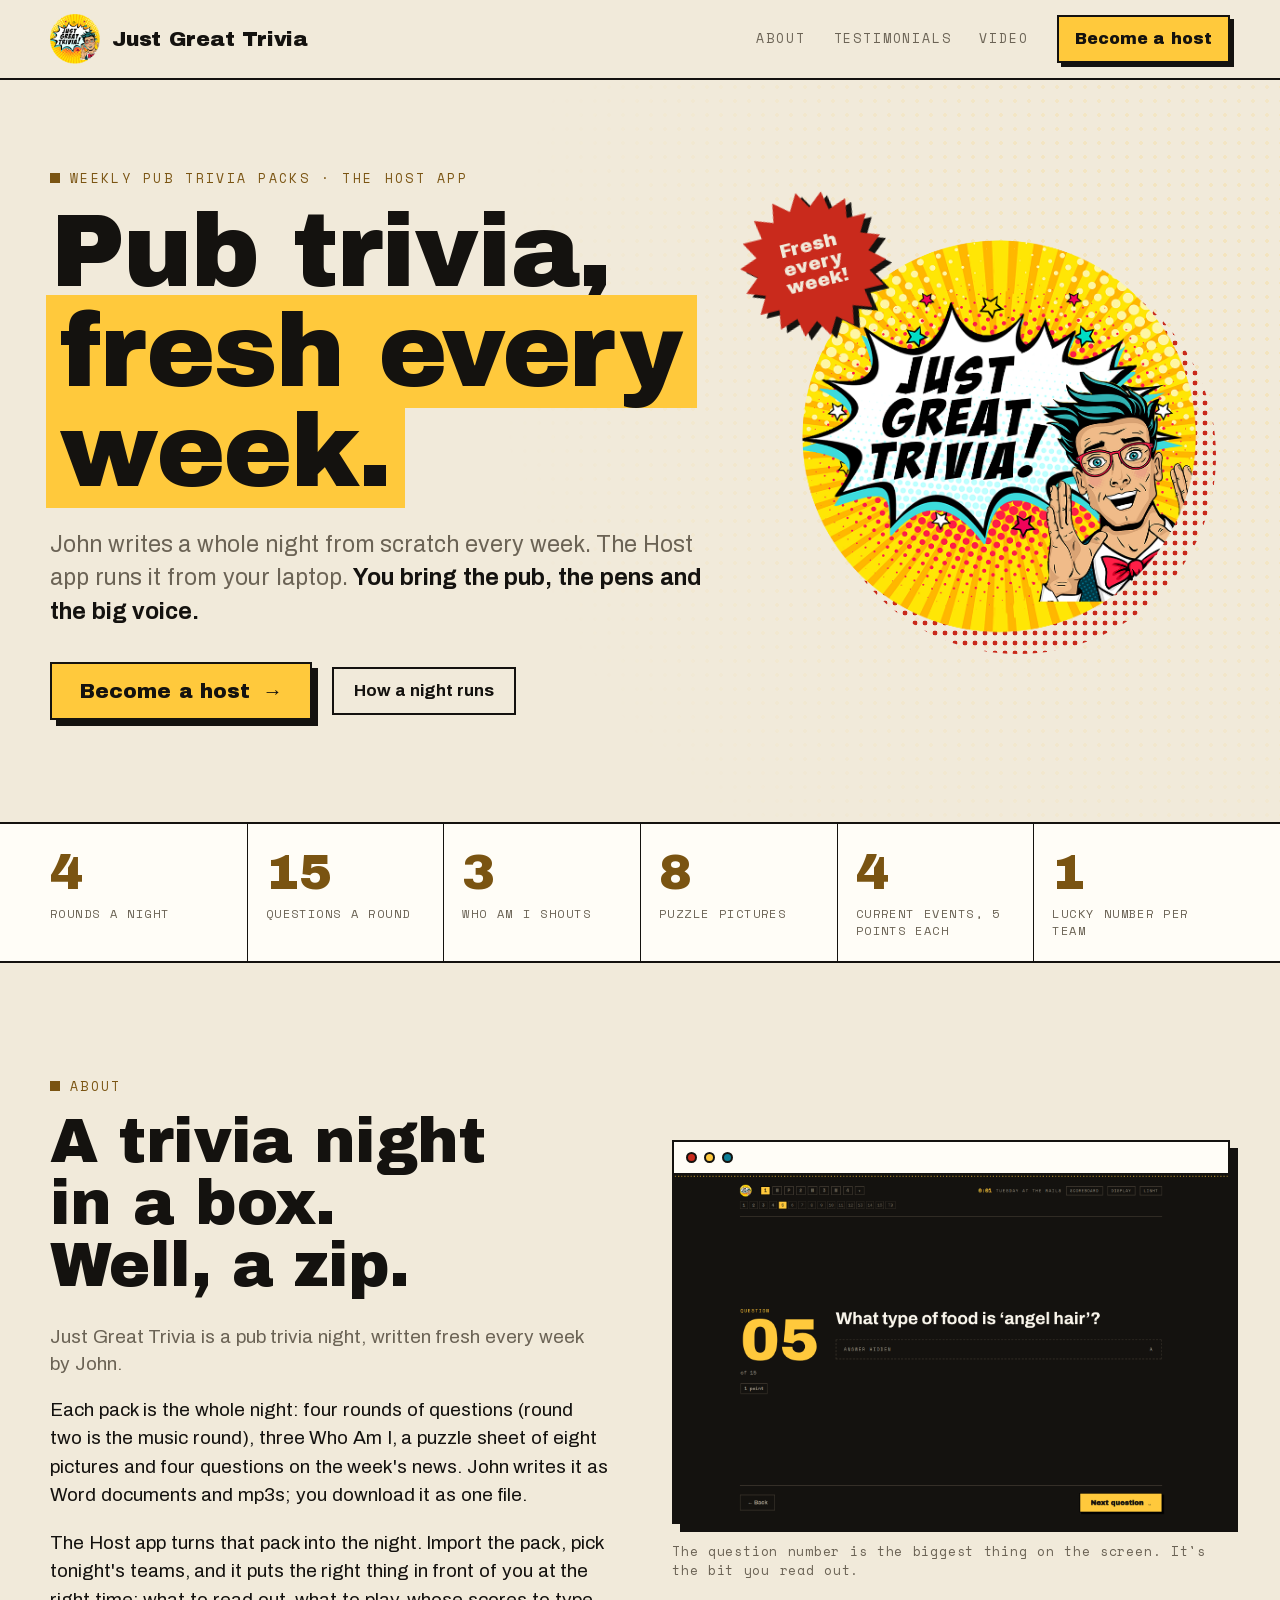
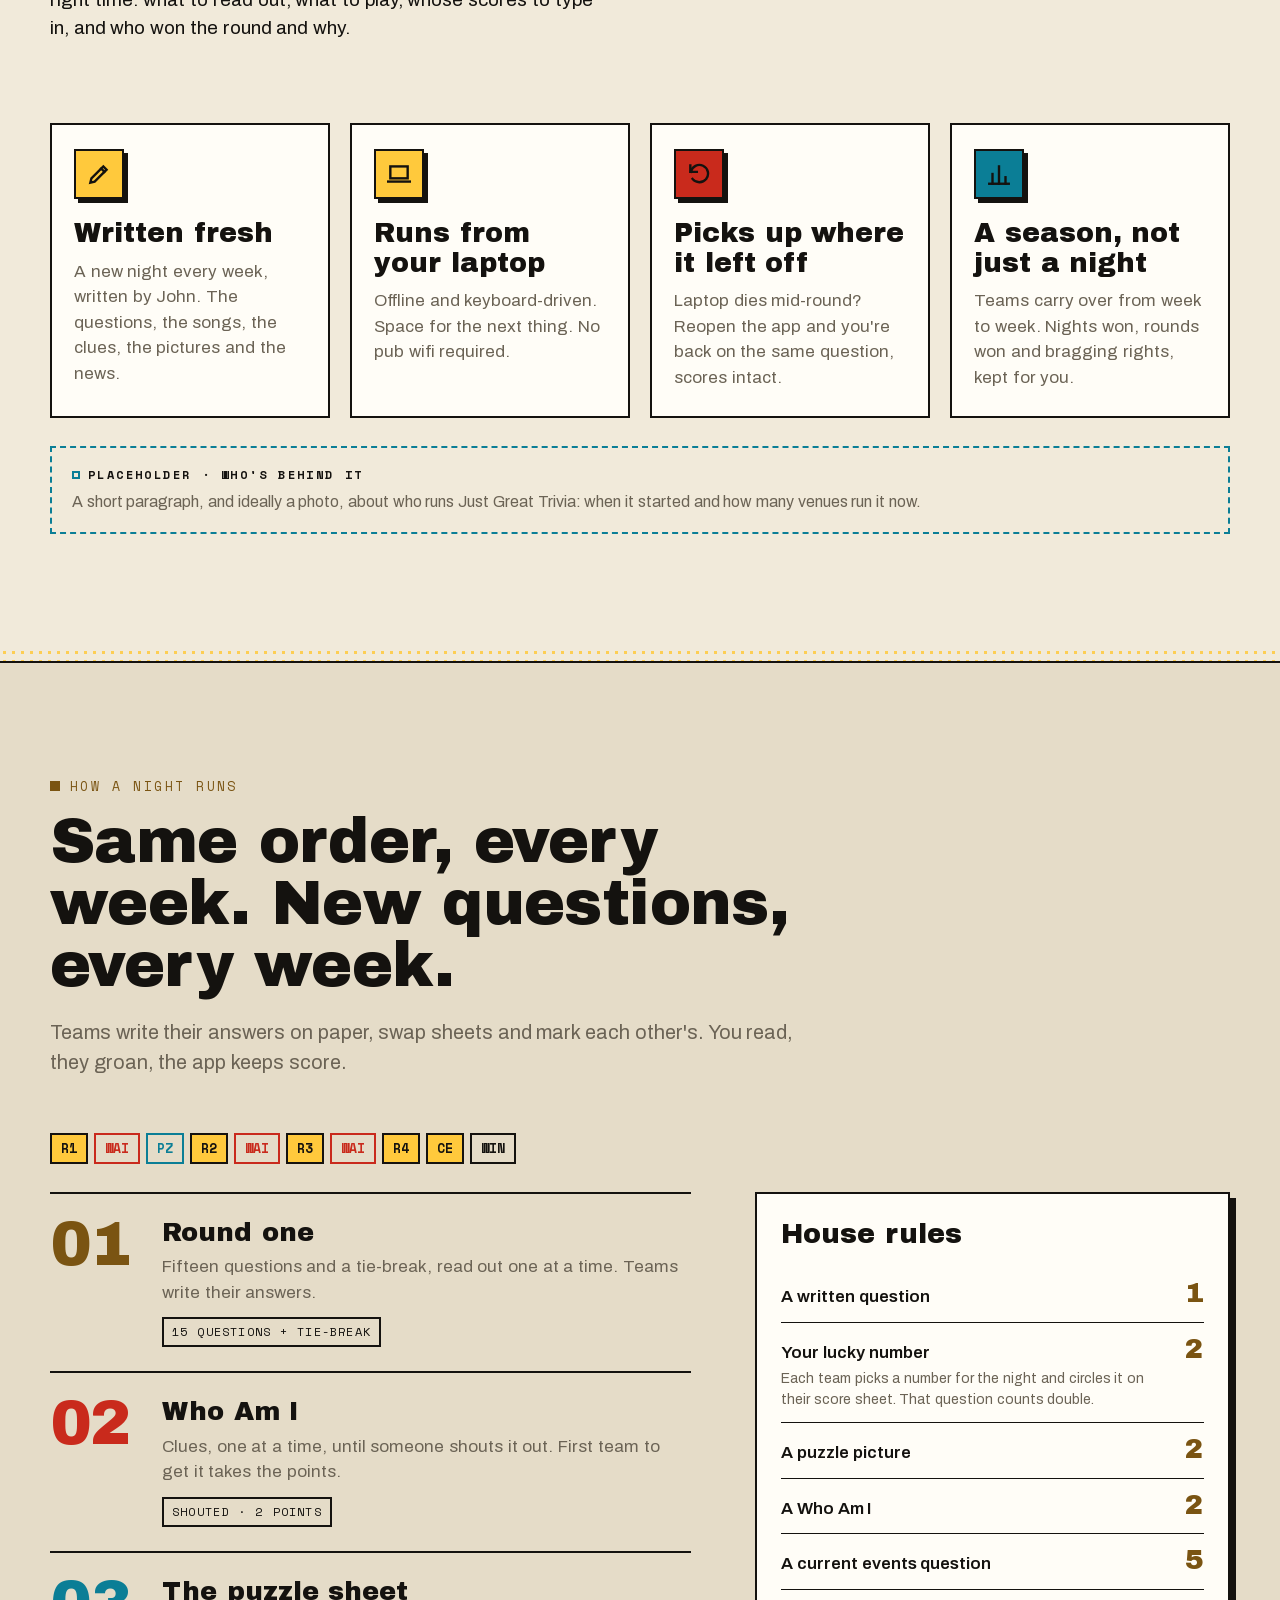
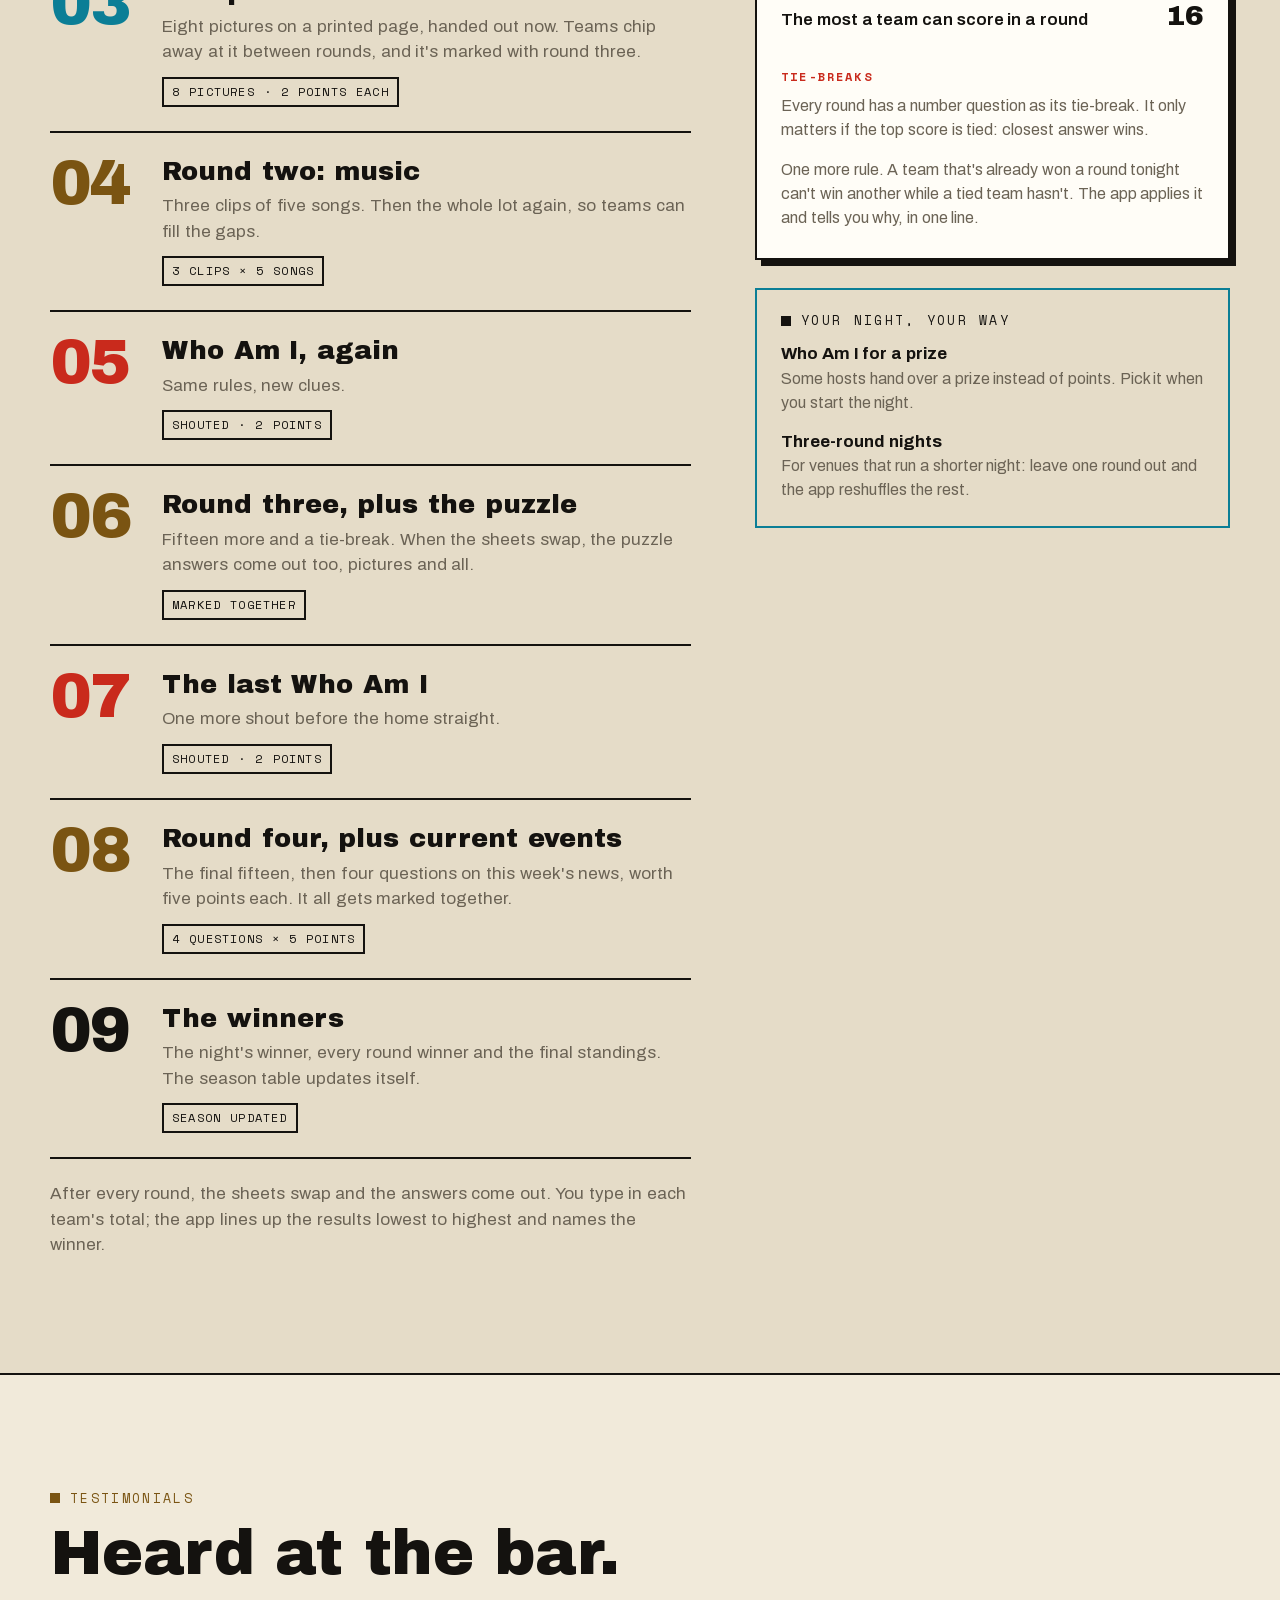
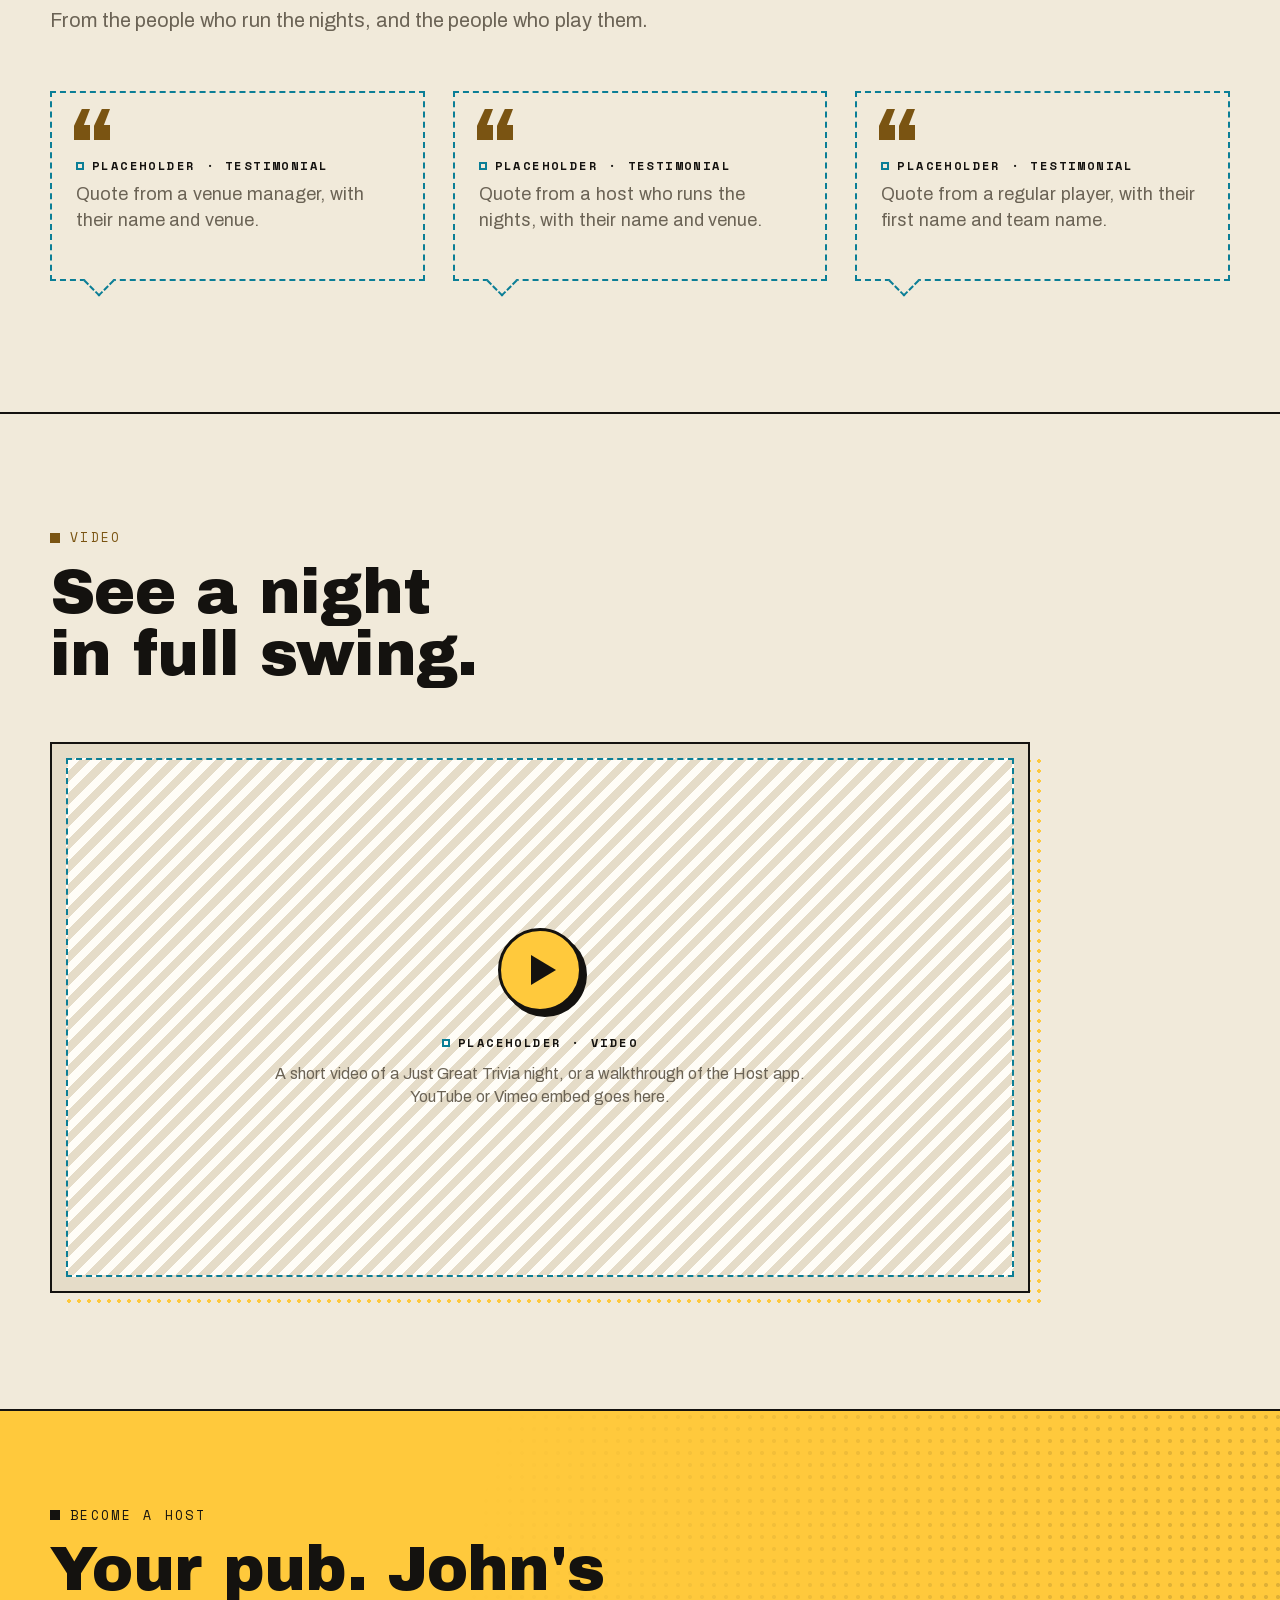
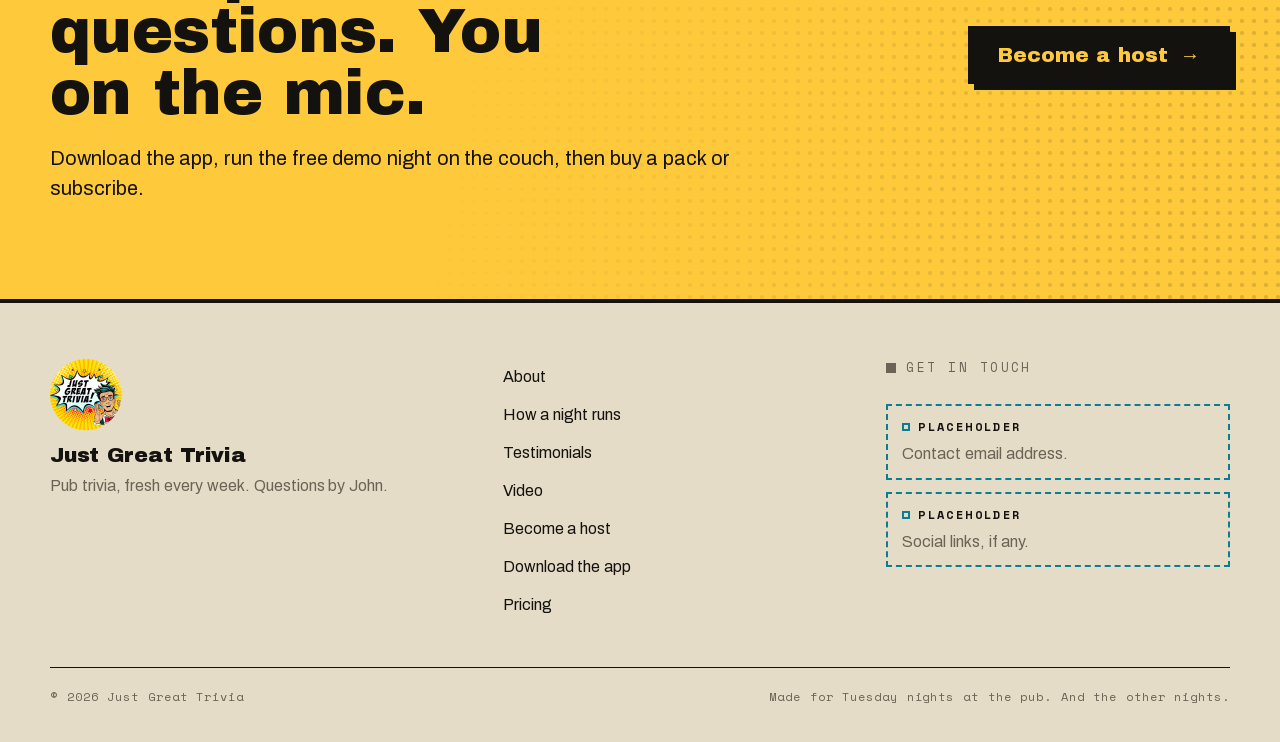
==== commit e58a6462: "Website preview from jgt-host e4aafa7" ====
--- a/index.html
+++ b/index.html
@@ -97,7 +97,7 @@
             <h2 class="h2" id="about-title">A trivia night in a box. Well, a zip.</h2>
             <div class="prose">
               <p class="lede">Just Great Trivia is a pub trivia night, written fresh every week by John.</p>
-              <p>Each pack is the whole night: four rounds of questions (round two is the music round), three Who Am I, a puzzle sheet of eight pictures and four questions on the week's news. John writes it as Word documents and mp3s; you download it as one file, sealed to your copy of the app.</p>
+              <p>Each pack is the whole night: four rounds of questions (round two is the music round), three Who Am I, a puzzle sheet of eight pictures and four questions on the week's news. John writes it as Word documents and mp3s; you download it as one file.</p>
               <p>The Host app turns that pack into the night. Import the pack, pick tonight's teams, and it puts the right thing in front of you at the right time: what to read out, what to play, whose scores to type in, and who won the round and why.</p>
             </div>
           </div>
--- a/assets/site.css
+++ b/assets/site.css
@@ -348,8 +348,6 @@
 .payment p { font-size: 17px; color: var(--muted); }
 .payment .ph { margin-top: 18px; }
 
-.seal { position: relative; display: grid; place-items: center; }
-.stamp { display: inline-block; padding: 14px 22px; border: 5px double var(--alarm); color: var(--alarm); font-family: var(--display); font-size: clamp(40px, 7vw, 76px); line-height: 1; letter-spacing: .04em; text-transform: uppercase; transform: rotate(-9deg); }
 .seal__card { width: 100%; max-width: 440px; padding: 26px 24px; margin-top: -18px; }
 .seal__row { display: grid; grid-template-columns: 10.5em minmax(0, 1fr); align-items: center; gap: 12px; margin: 0; padding: 14px 0; border-bottom: 1px solid var(--rule); font-size: 16px; }
 .seal__row:last-child { border-bottom: 0; }
